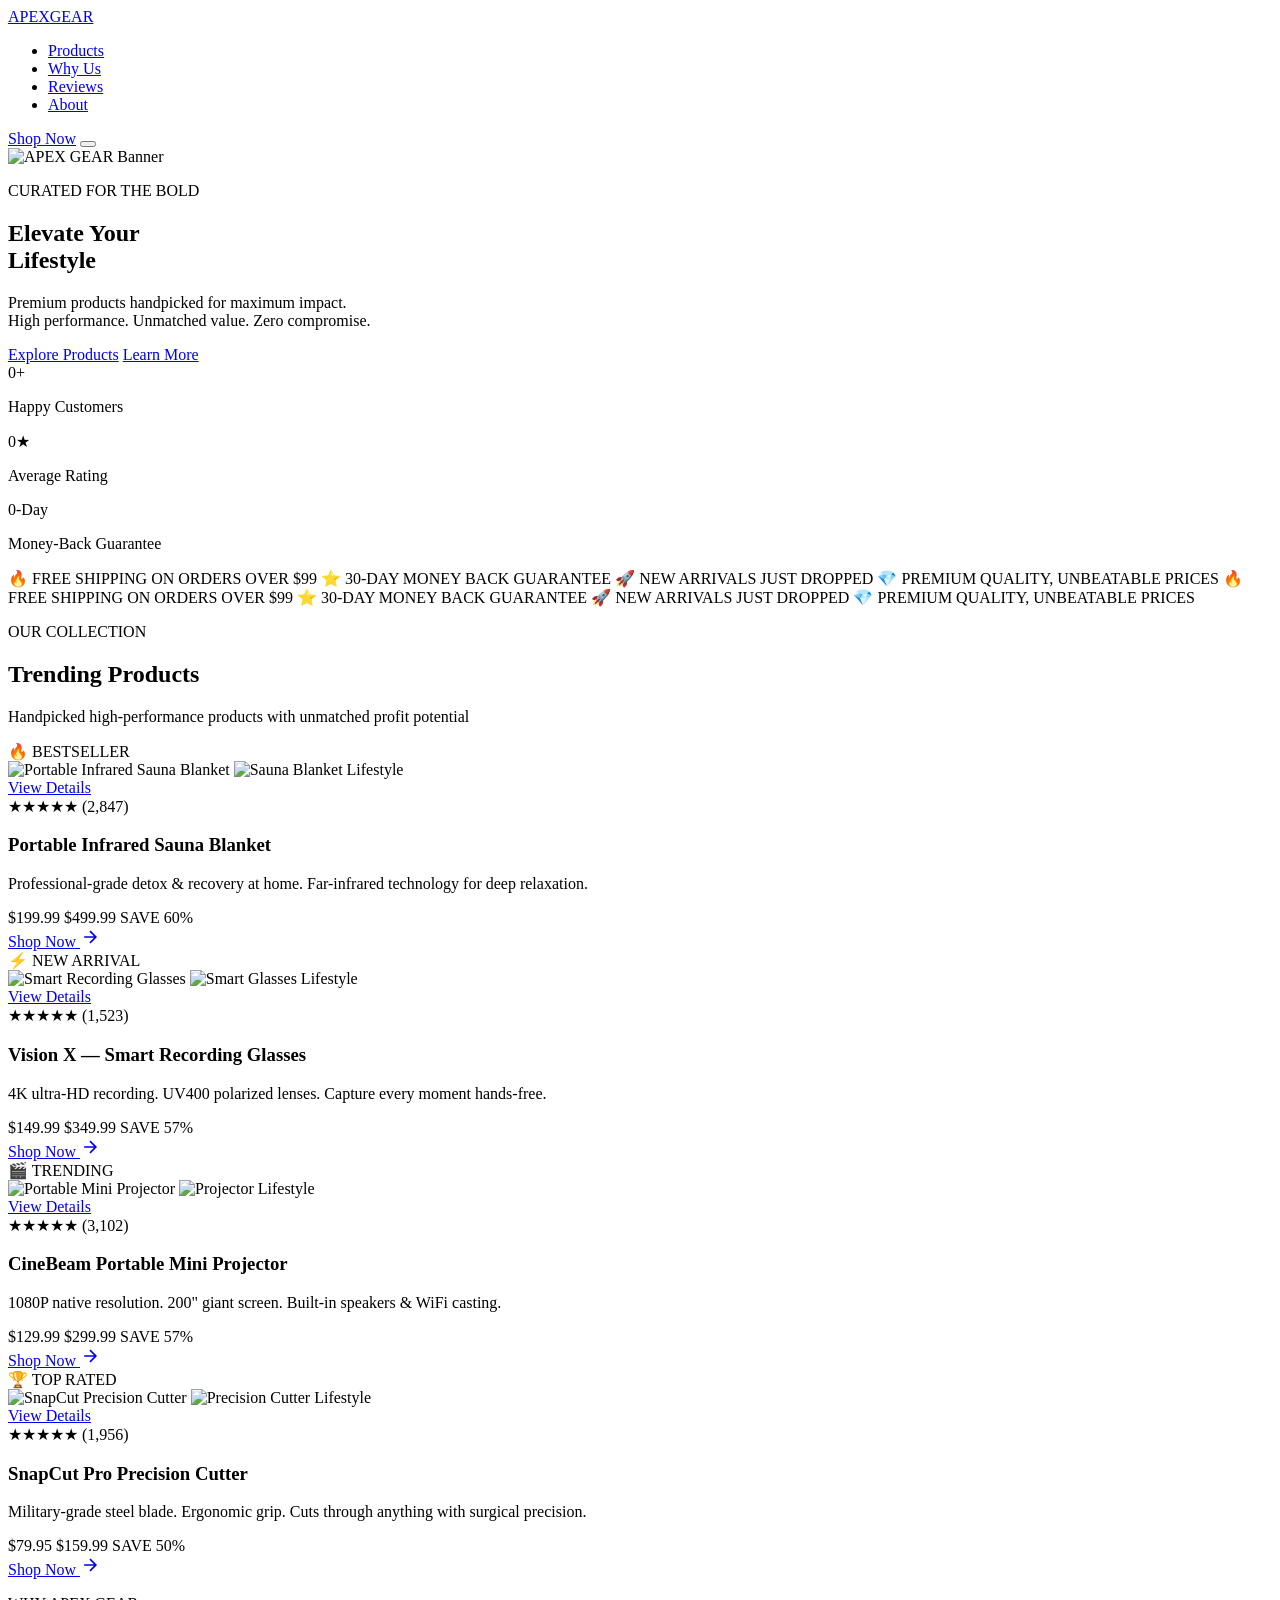
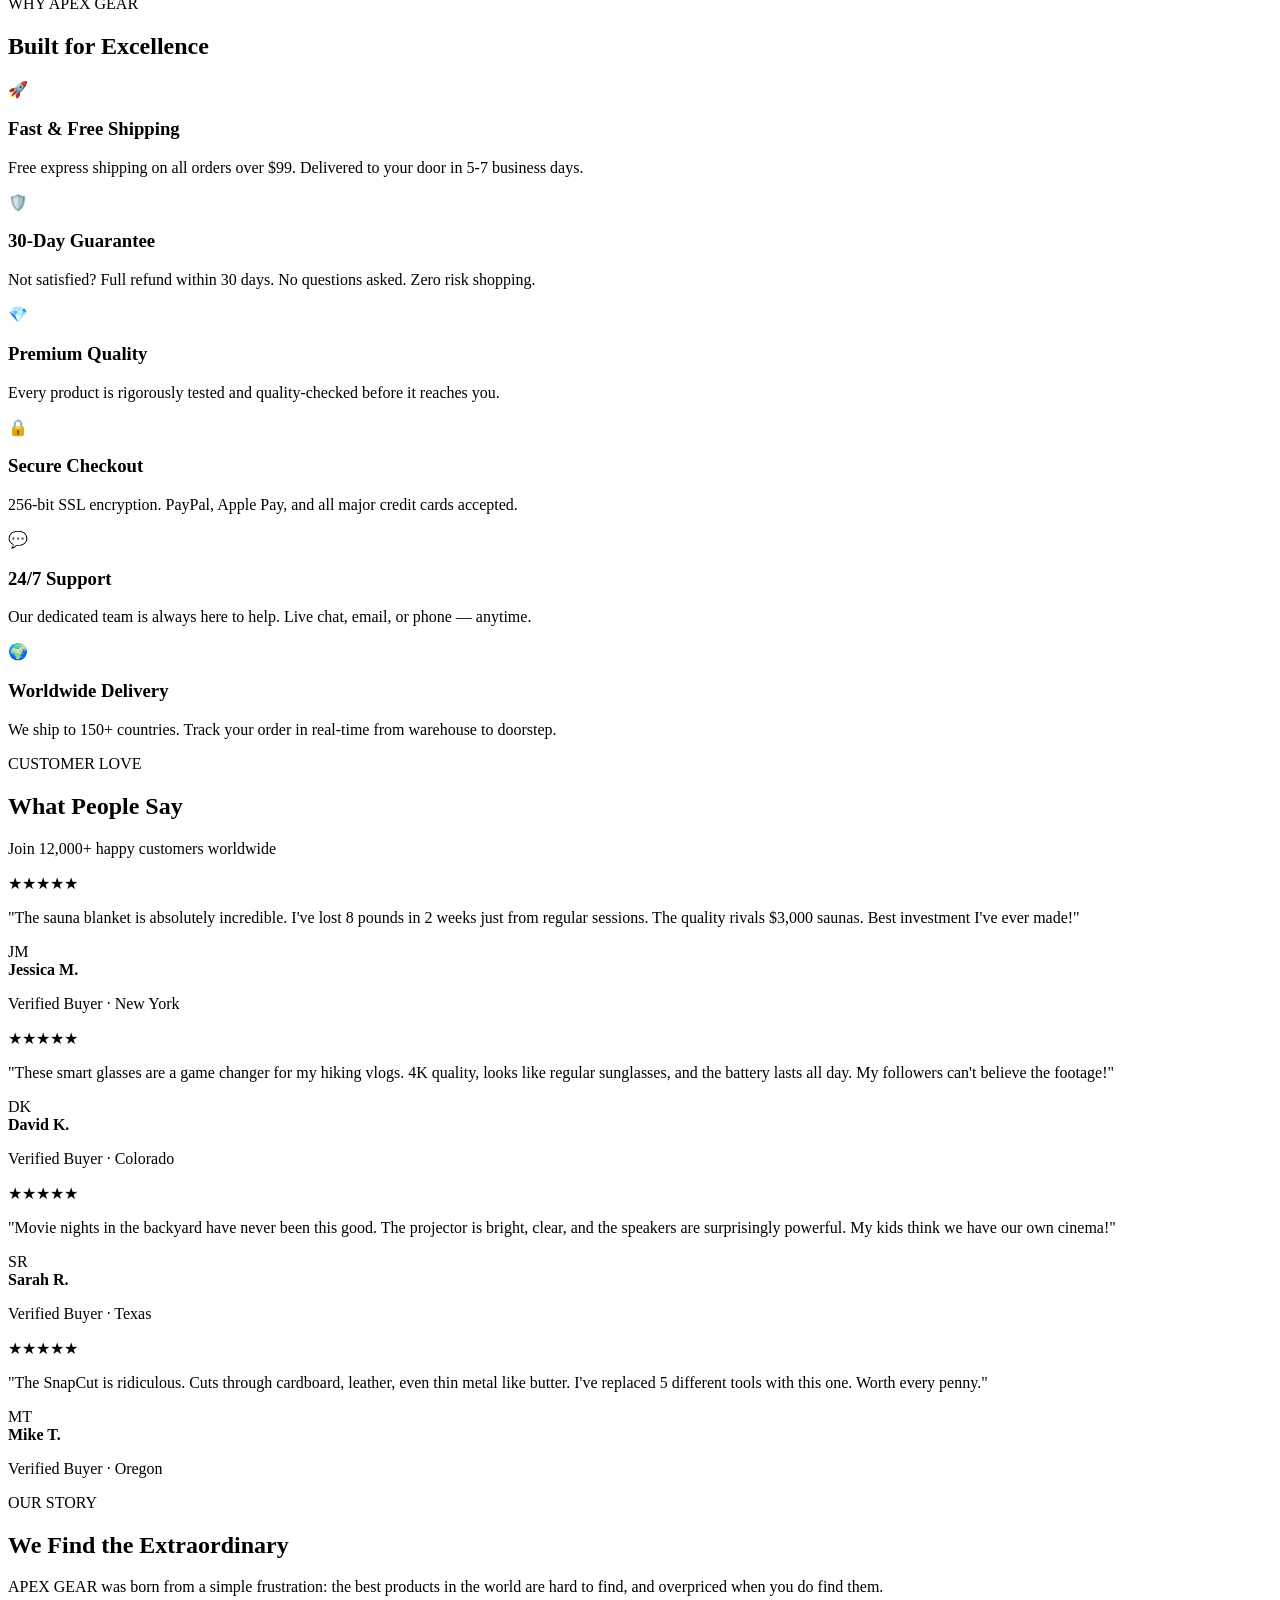
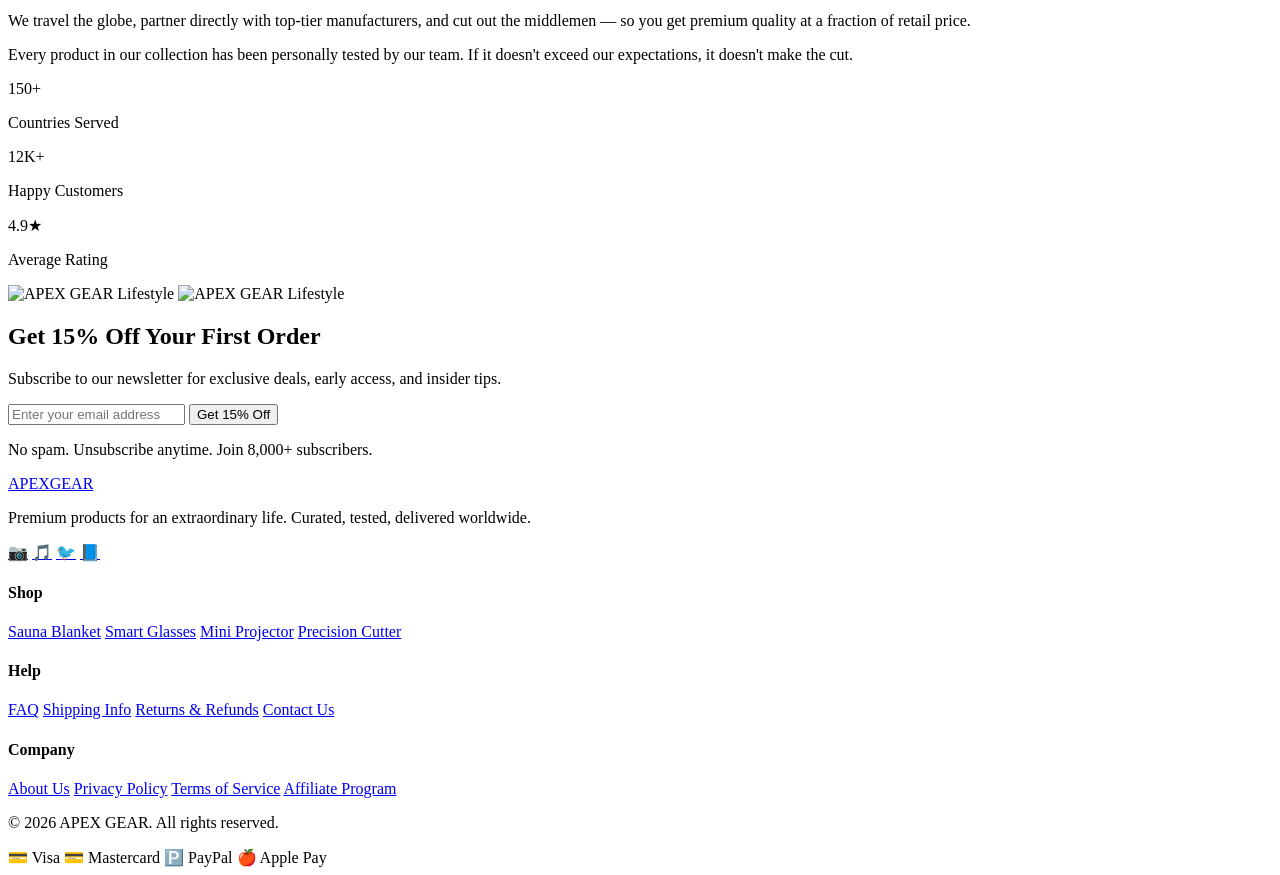
==== index.html @ faed7138 "Deploy APEX GEAR store - index.html" ====
<!DOCTYPE html>
<html lang="en">
<head>
    <meta charset="UTF-8">
    <meta name="viewport" content="width=device-width, initial-scale=1.0">
    <meta name="google" content="notranslate">
    <meta http-equiv="Content-Language" content="en">
    <title>APEX GEAR — Elevate Your Lifestyle</title>
    <link rel="preconnect" href="https://fonts.googleapis.com">
    <link href="https://fonts.googleapis.com/css2?family=Inter:wght@300;400;500;600;700;800;900&family=Playfair+Display:wght@400;500;600;700&display=swap" rel="stylesheet">
    <link rel="stylesheet" href="styles.css">
</head>
<body>

<!-- ==================== NAVBAR ==================== -->
<nav class="navbar" id="navbar">
    <div class="nav-container">
        <a href="index.html" class="logo">APEX<span>GEAR</span></a>
        <ul class="nav-links">
            <li><a href="#products">Products</a></li>
            <li><a href="#why-us">Why Us</a></li>
            <li><a href="#reviews">Reviews</a></li>
            <li><a href="#about">About</a></li>
        </ul>
        <div class="nav-actions">
            <a href="#products" class="nav-cta">Shop Now</a>
            <button class="mobile-toggle" id="mobileToggle" aria-label="Menu">
                <span></span><span></span><span></span>
            </button>
        </div>
    </div>
</nav>

<!-- ==================== HERO ==================== -->
<section class="hero" id="hero">
    <div class="hero-bg">
        <img src="https://sc02.alicdn.com/kf/A9a07a3b8907040049731e0e826d79348X.png" alt="APEX GEAR Banner">
        <div class="hero-overlay"></div>
    </div>
    <div class="hero-content">
        <p class="hero-tag animate-fade-up">CURATED FOR THE BOLD</p>
        <h1 class="hero-title animate-fade-up delay-1">Elevate Your<br><span class="gradient-text">Lifestyle</span></h1>
        <p class="hero-sub animate-fade-up delay-2">Premium products handpicked for maximum impact.<br>High performance. Unmatched value. Zero compromise.</p>
        <div class="hero-buttons animate-fade-up delay-3">
            <a href="#products" class="btn btn-primary btn-glow">Explore Products</a>
            <a href="#why-us" class="btn btn-outline">Learn More</a>
        </div>
        <div class="hero-stats animate-fade-up delay-4">
            <div class="stat"><span class="stat-num" data-target="12000">0</span><span class="stat-plus">+</span><p>Happy Customers</p></div>
            <div class="stat-divider"></div>
            <div class="stat"><span class="stat-num" data-target="4.9">0</span><span class="stat-star">★</span><p>Average Rating</p></div>
            <div class="stat-divider"></div>
            <div class="stat"><span class="stat-num" data-target="30">0</span><span class="stat-plus">-Day</span><p>Money-Back Guarantee</p></div>
        </div>
    </div>
    <div class="scroll-indicator">
        <div class="scroll-arrow"></div>
    </div>
</section>

<!-- ==================== MARQUEE ==================== -->
<div class="marquee">
    <div class="marquee-track">
        <span>🔥 FREE SHIPPING ON ORDERS OVER $99</span>
        <span>⭐ 30-DAY MONEY BACK GUARANTEE</span>
        <span>🚀 NEW ARRIVALS JUST DROPPED</span>
        <span>💎 PREMIUM QUALITY, UNBEATABLE PRICES</span>
        <span>🔥 FREE SHIPPING ON ORDERS OVER $99</span>
        <span>⭐ 30-DAY MONEY BACK GUARANTEE</span>
        <span>🚀 NEW ARRIVALS JUST DROPPED</span>
        <span>💎 PREMIUM QUALITY, UNBEATABLE PRICES</span>
    </div>
</div>

<!-- ==================== PRODUCTS ==================== -->
<section class="products" id="products">
    <div class="container">
        <div class="section-header">
            <p class="section-tag">OUR COLLECTION</p>
            <h2 class="section-title">Trending <span class="gradient-text">Products</span></h2>
            <p class="section-sub">Handpicked high-performance products with unmatched profit potential</p>
        </div>

        <div class="product-grid">

            <!-- Product 1: Sauna Blanket -->
            <div class="product-card" data-aos="fade-up">
                <div class="product-badge badge-hot">🔥 BESTSELLER</div>
                <div class="product-image-wrapper">
                    <img src="https://sc02.alicdn.com/kf/A346a28b642e842ebb2ce6dc36ea4cccaS.png" alt="Portable Infrared Sauna Blanket" class="product-img product-img-main">
                    <img src="https://sc02.alicdn.com/kf/A583848af663841079da28aeeb478f768H.png" alt="Sauna Blanket Lifestyle" class="product-img product-img-hover">
                    <div class="product-quick-actions">
                        <a href="product-sauna-blanket.html" class="quick-btn">View Details</a>
                    </div>
                </div>
                <div class="product-info">
                    <div class="product-rating">★★★★★ <span>(2,847)</span></div>
                    <h3 class="product-name">Portable Infrared Sauna Blanket</h3>
                    <p class="product-desc">Professional-grade detox & recovery at home. Far-infrared technology for deep relaxation.</p>
                    <div class="product-pricing">
                        <span class="price-current">$199.99</span>
                        <span class="price-original">$499.99</span>
                        <span class="price-save">SAVE 60%</span>
                    </div>
                    <a href="product-sauna-blanket.html" class="btn btn-add-cart">
                        <span>Shop Now</span>
                        <svg width="20" height="20" viewBox="0 0 24 24" fill="none" stroke="currentColor" stroke-width="2"><path d="M5 12h14M12 5l7 7-7 7"/></svg>
                    </a>
                </div>
            </div>

            <!-- Product 2: Smart Glasses -->
            <div class="product-card" data-aos="fade-up" data-aos-delay="100">
                <div class="product-badge badge-new">⚡ NEW ARRIVAL</div>
                <div class="product-image-wrapper">
                    <img src="https://sc02.alicdn.com/kf/Ac6aec6fd36ea410fabf33a761a47ac67T.png" alt="Smart Recording Glasses" class="product-img product-img-main">
                    <img src="https://sc02.alicdn.com/kf/Adee5994f40524702b8d9f2643704b3e6Q.png" alt="Smart Glasses Lifestyle" class="product-img product-img-hover">
                    <div class="product-quick-actions">
                        <a href="product-smart-glasses.html" class="quick-btn">View Details</a>
                    </div>
                </div>
                <div class="product-info">
                    <div class="product-rating">★★★★★ <span>(1,523)</span></div>
                    <h3 class="product-name">Vision X — Smart Recording Glasses</h3>
                    <p class="product-desc">4K ultra-HD recording. UV400 polarized lenses. Capture every moment hands-free.</p>
                    <div class="product-pricing">
                        <span class="price-current">$149.99</span>
                        <span class="price-original">$349.99</span>
                        <span class="price-save">SAVE 57%</span>
                    </div>
                    <a href="product-smart-glasses.html" class="btn btn-add-cart">
                        <span>Shop Now</span>
                        <svg width="20" height="20" viewBox="0 0 24 24" fill="none" stroke="currentColor" stroke-width="2"><path d="M5 12h14M12 5l7 7-7 7"/></svg>
                    </a>
                </div>
            </div>

            <!-- Product 3: Mini Projector -->
            <div class="product-card" data-aos="fade-up" data-aos-delay="200">
                <div class="product-badge badge-trending">🎬 TRENDING</div>
                <div class="product-image-wrapper">
                    <img src="https://sc02.alicdn.com/kf/A1f3ac4dff9bf43198fb6e588610bf547G.png" alt="Portable Mini Projector" class="product-img product-img-main">
                    <img src="https://sc02.alicdn.com/kf/A430ba874a1f64472bed6c390421a74f1d.png" alt="Projector Lifestyle" class="product-img product-img-hover">
                    <div class="product-quick-actions">
                        <a href="product-projector.html" class="quick-btn">View Details</a>
                    </div>
                </div>
                <div class="product-info">
                    <div class="product-rating">★★★★★ <span>(3,102)</span></div>
                    <h3 class="product-name">CineBeam Portable Mini Projector</h3>
                    <p class="product-desc">1080P native resolution. 200" giant screen. Built-in speakers & WiFi casting.</p>
                    <div class="product-pricing">
                        <span class="price-current">$129.99</span>
                        <span class="price-original">$299.99</span>
                        <span class="price-save">SAVE 57%</span>
                    </div>
                    <a href="product-projector.html" class="btn btn-add-cart">
                        <span>Shop Now</span>
                        <svg width="20" height="20" viewBox="0 0 24 24" fill="none" stroke="currentColor" stroke-width="2"><path d="M5 12h14M12 5l7 7-7 7"/></svg>
                    </a>
                </div>
            </div>

            <!-- Product 4: Precision Cutter -->
            <div class="product-card" data-aos="fade-up" data-aos-delay="300">
                <div class="product-badge badge-limited">🏆 TOP RATED</div>
                <div class="product-image-wrapper">
                    <img src="https://sc02.alicdn.com/kf/Af15490ca72ab482daaf126c504c5fa73o.png" alt="SnapCut Precision Cutter" class="product-img product-img-main">
                    <img src="https://sc02.alicdn.com/kf/A4b3b10e04303456fb4b23b297a6bd260D.png" alt="Precision Cutter Lifestyle" class="product-img product-img-hover">
                    <div class="product-quick-actions">
                        <a href="product-cutter.html" class="quick-btn">View Details</a>
                    </div>
                </div>
                <div class="product-info">
                    <div class="product-rating">★★★★★ <span>(1,956)</span></div>
                    <h3 class="product-name">SnapCut Pro Precision Cutter</h3>
                    <p class="product-desc">Military-grade steel blade. Ergonomic grip. Cuts through anything with surgical precision.</p>
                    <div class="product-pricing">
                        <span class="price-current">$79.95</span>
                        <span class="price-original">$159.99</span>
                        <span class="price-save">SAVE 50%</span>
                    </div>
                    <a href="product-cutter.html" class="btn btn-add-cart">
                        <span>Shop Now</span>
                        <svg width="20" height="20" viewBox="0 0 24 24" fill="none" stroke="currentColor" stroke-width="2"><path d="M5 12h14M12 5l7 7-7 7"/></svg>
                    </a>
                </div>
            </div>

        </div>
    </div>
</section>

<!-- ==================== WHY US ==================== -->
<section class="why-us" id="why-us">
    <div class="container">
        <div class="section-header">
            <p class="section-tag">WHY APEX GEAR</p>
            <h2 class="section-title">Built for <span class="gradient-text">Excellence</span></h2>
        </div>
        <div class="features-grid">
            <div class="feature-card">
                <div class="feature-icon">🚀</div>
                <h3>Fast & Free Shipping</h3>
                <p>Free express shipping on all orders over $99. Delivered to your door in 5-7 business days.</p>
            </div>
            <div class="feature-card">
                <div class="feature-icon">🛡️</div>
                <h3>30-Day Guarantee</h3>
                <p>Not satisfied? Full refund within 30 days. No questions asked. Zero risk shopping.</p>
            </div>
            <div class="feature-card">
                <div class="feature-icon">💎</div>
                <h3>Premium Quality</h3>
                <p>Every product is rigorously tested and quality-checked before it reaches you.</p>
            </div>
            <div class="feature-card">
                <div class="feature-icon">🔒</div>
                <h3>Secure Checkout</h3>
                <p>256-bit SSL encryption. PayPal, Apple Pay, and all major credit cards accepted.</p>
            </div>
            <div class="feature-card">
                <div class="feature-icon">💬</div>
                <h3>24/7 Support</h3>
                <p>Our dedicated team is always here to help. Live chat, email, or phone — anytime.</p>
            </div>
            <div class="feature-card">
                <div class="feature-icon">🌍</div>
                <h3>Worldwide Delivery</h3>
                <p>We ship to 150+ countries. Track your order in real-time from warehouse to doorstep.</p>
            </div>
        </div>
    </div>
</section>

<!-- ==================== REVIEWS ==================== -->
<section class="reviews" id="reviews">
    <div class="container">
        <div class="section-header">
            <p class="section-tag">CUSTOMER LOVE</p>
            <h2 class="section-title">What People <span class="gradient-text">Say</span></h2>
            <p class="section-sub">Join 12,000+ happy customers worldwide</p>
        </div>
        <div class="reviews-grid">
            <div class="review-card">
                <div class="review-stars">★★★★★</div>
                <p class="review-text">"The sauna blanket is absolutely incredible. I've lost 8 pounds in 2 weeks just from regular sessions. The quality rivals $3,000 saunas. Best investment I've ever made!"</p>
                <div class="review-author">
                    <div class="author-avatar">JM</div>
                    <div><strong>Jessica M.</strong><p>Verified Buyer · New York</p></div>
                </div>
            </div>
            <div class="review-card">
                <div class="review-stars">★★★★★</div>
                <p class="review-text">"These smart glasses are a game changer for my hiking vlogs. 4K quality, looks like regular sunglasses, and the battery lasts all day. My followers can't believe the footage!"</p>
                <div class="review-author">
                    <div class="author-avatar">DK</div>
                    <div><strong>David K.</strong><p>Verified Buyer · Colorado</p></div>
                </div>
            </div>
            <div class="review-card">
                <div class="review-stars">★★★★★</div>
                <p class="review-text">"Movie nights in the backyard have never been this good. The projector is bright, clear, and the speakers are surprisingly powerful. My kids think we have our own cinema!"</p>
                <div class="review-author">
                    <div class="author-avatar">SR</div>
                    <div><strong>Sarah R.</strong><p>Verified Buyer · Texas</p></div>
                </div>
            </div>
            <div class="review-card">
                <div class="review-stars">★★★★★</div>
                <p class="review-text">"The SnapCut is ridiculous. Cuts through cardboard, leather, even thin metal like butter. I've replaced 5 different tools with this one. Worth every penny."</p>
                <div class="review-author">
                    <div class="author-avatar">MT</div>
                    <div><strong>Mike T.</strong><p>Verified Buyer · Oregon</p></div>
                </div>
            </div>
        </div>
    </div>
</section>

<!-- ==================== ABOUT / BRAND STORY ==================== -->
<section class="about" id="about">
    <div class="container">
        <div class="about-grid">
            <div class="about-content">
                <p class="section-tag">OUR STORY</p>
                <h2 class="section-title">We Find the <span class="gradient-text">Extraordinary</span></h2>
                <p class="about-text">APEX GEAR was born from a simple frustration: the best products in the world are hard to find, and overpriced when you do find them.</p>
                <p class="about-text">We travel the globe, partner directly with top-tier manufacturers, and cut out the middlemen — so you get premium quality at a fraction of retail price.</p>
                <p class="about-text">Every product in our collection has been personally tested by our team. If it doesn't exceed our expectations, it doesn't make the cut.</p>
                <div class="about-highlights">
                    <div class="highlight"><span>150+</span><p>Countries Served</p></div>
                    <div class="highlight"><span>12K+</span><p>Happy Customers</p></div>
                    <div class="highlight"><span>4.9★</span><p>Average Rating</p></div>
                </div>
            </div>
            <div class="about-visual">
                <div class="about-image-stack">
                    <img src="https://sc02.alicdn.com/kf/A583848af663841079da28aeeb478f768H.png" alt="APEX GEAR Lifestyle" class="about-img about-img-1">
                    <img src="https://sc02.alicdn.com/kf/A430ba874a1f64472bed6c390421a74f1d.png" alt="APEX GEAR Lifestyle" class="about-img about-img-2">
                </div>
            </div>
        </div>
    </div>
</section>

<!-- ==================== NEWSLETTER ==================== -->
<section class="newsletter">
    <div class="container">
        <div class="newsletter-box">
            <h2>Get <span class="gradient-text">15% Off</span> Your First Order</h2>
            <p>Subscribe to our newsletter for exclusive deals, early access, and insider tips.</p>
            <form class="newsletter-form">
                <input type="email" placeholder="Enter your email address" required>
                <button type="submit" class="btn btn-primary">Get 15% Off</button>
            </form>
            <p class="newsletter-note">No spam. Unsubscribe anytime. Join 8,000+ subscribers.</p>
        </div>
    </div>
</section>

<!-- ==================== FOOTER ==================== -->
<footer class="footer">
    <div class="container">
        <div class="footer-grid">
            <div class="footer-brand">
                <a href="index.html" class="logo">APEX<span>GEAR</span></a>
                <p>Premium products for an extraordinary life. Curated, tested, delivered worldwide.</p>
                <div class="social-links">
                    <a href="#" aria-label="Instagram">📷</a>
                    <a href="#" aria-label="TikTok">🎵</a>
                    <a href="#" aria-label="Twitter">🐦</a>
                    <a href="#" aria-label="Facebook">📘</a>
                </div>
            </div>
            <div class="footer-links">
                <h4>Shop</h4>
                <a href="product-sauna-blanket.html">Sauna Blanket</a>
                <a href="product-smart-glasses.html">Smart Glasses</a>
                <a href="product-projector.html">Mini Projector</a>
                <a href="product-cutter.html">Precision Cutter</a>
            </div>
            <div class="footer-links">
                <h4>Help</h4>
                <a href="#">FAQ</a>
                <a href="#">Shipping Info</a>
                <a href="#">Returns & Refunds</a>
                <a href="#">Contact Us</a>
            </div>
            <div class="footer-links">
                <h4>Company</h4>
                <a href="#about">About Us</a>
                <a href="#">Privacy Policy</a>
                <a href="#">Terms of Service</a>
                <a href="#">Affiliate Program</a>
            </div>
        </div>
        <div class="footer-bottom">
            <p>© 2026 APEX GEAR. All rights reserved.</p>
            <div class="payment-icons">
                <span>💳 Visa</span>
                <span>💳 Mastercard</span>
                <span>🅿️ PayPal</span>
                <span>🍎 Apple Pay</span>
            </div>
        </div>
    </div>
</footer>

<script src="script.js"></script>
</body>
</html>
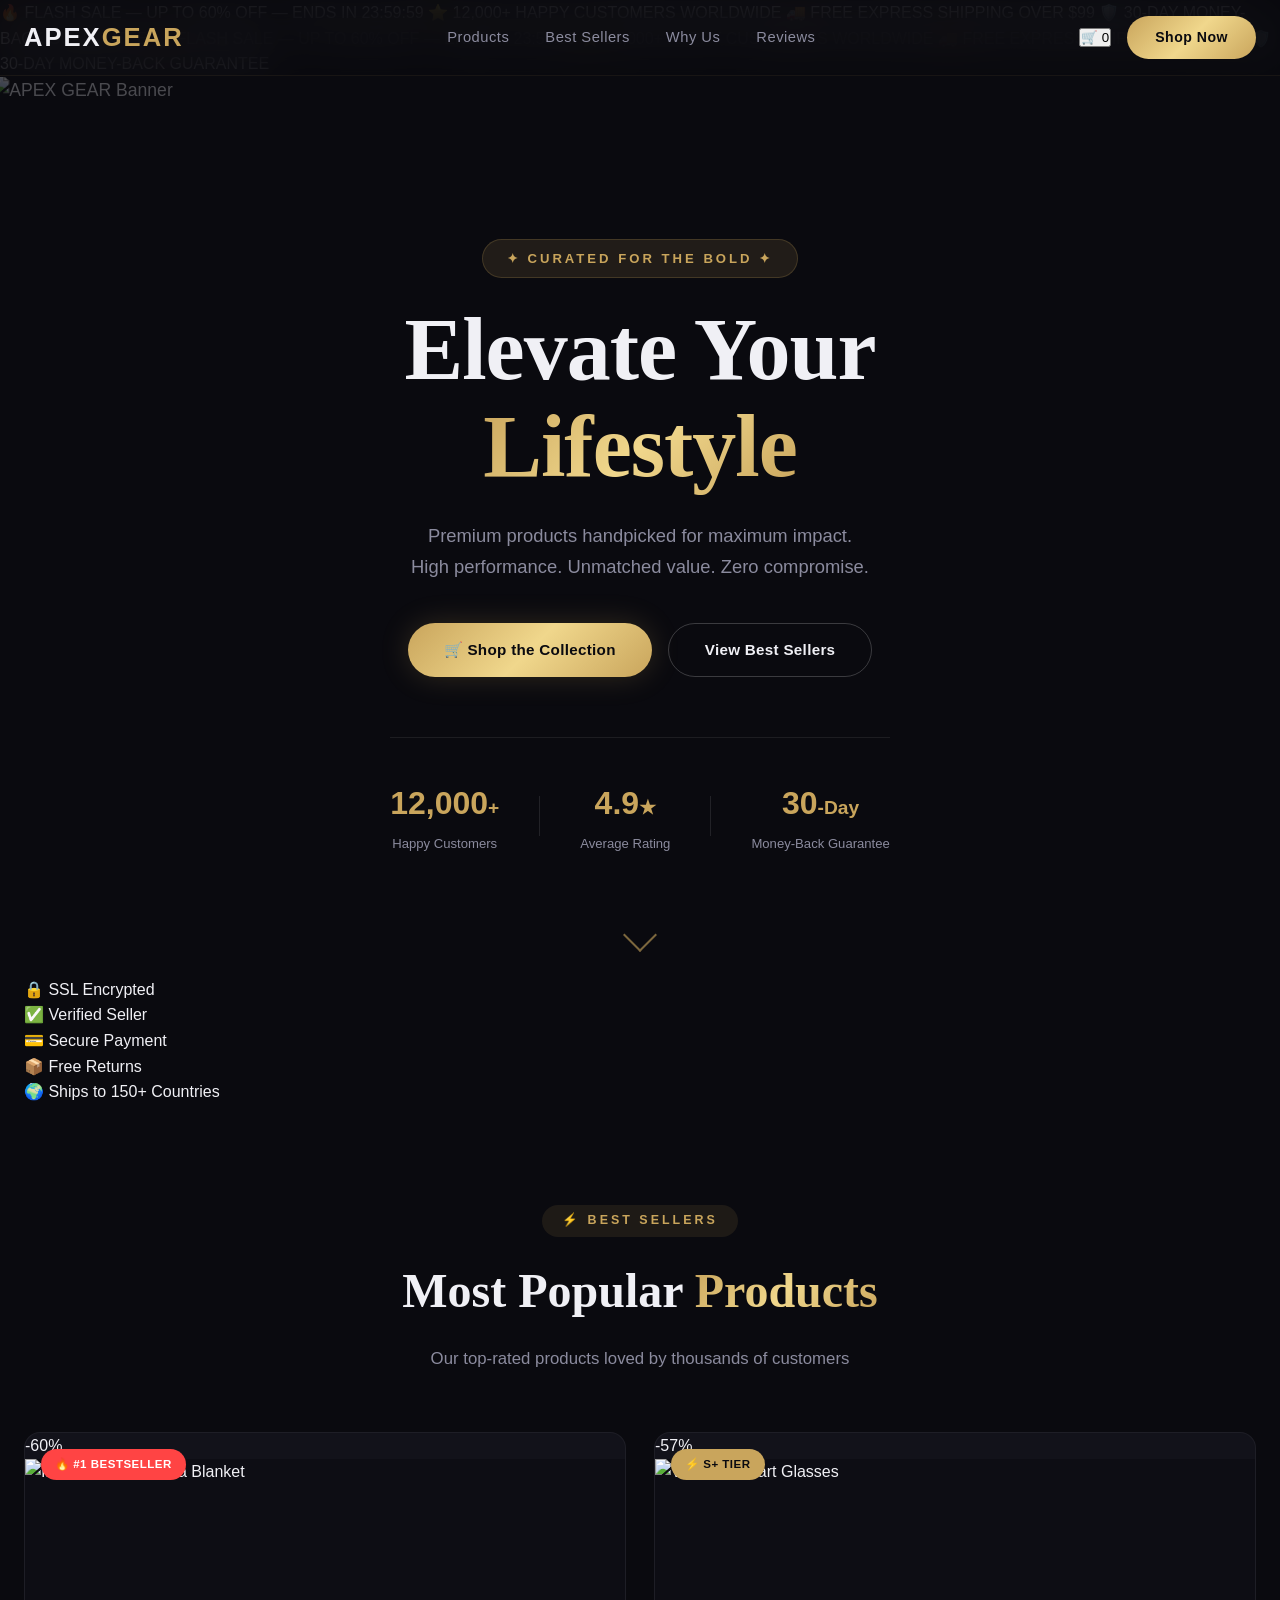
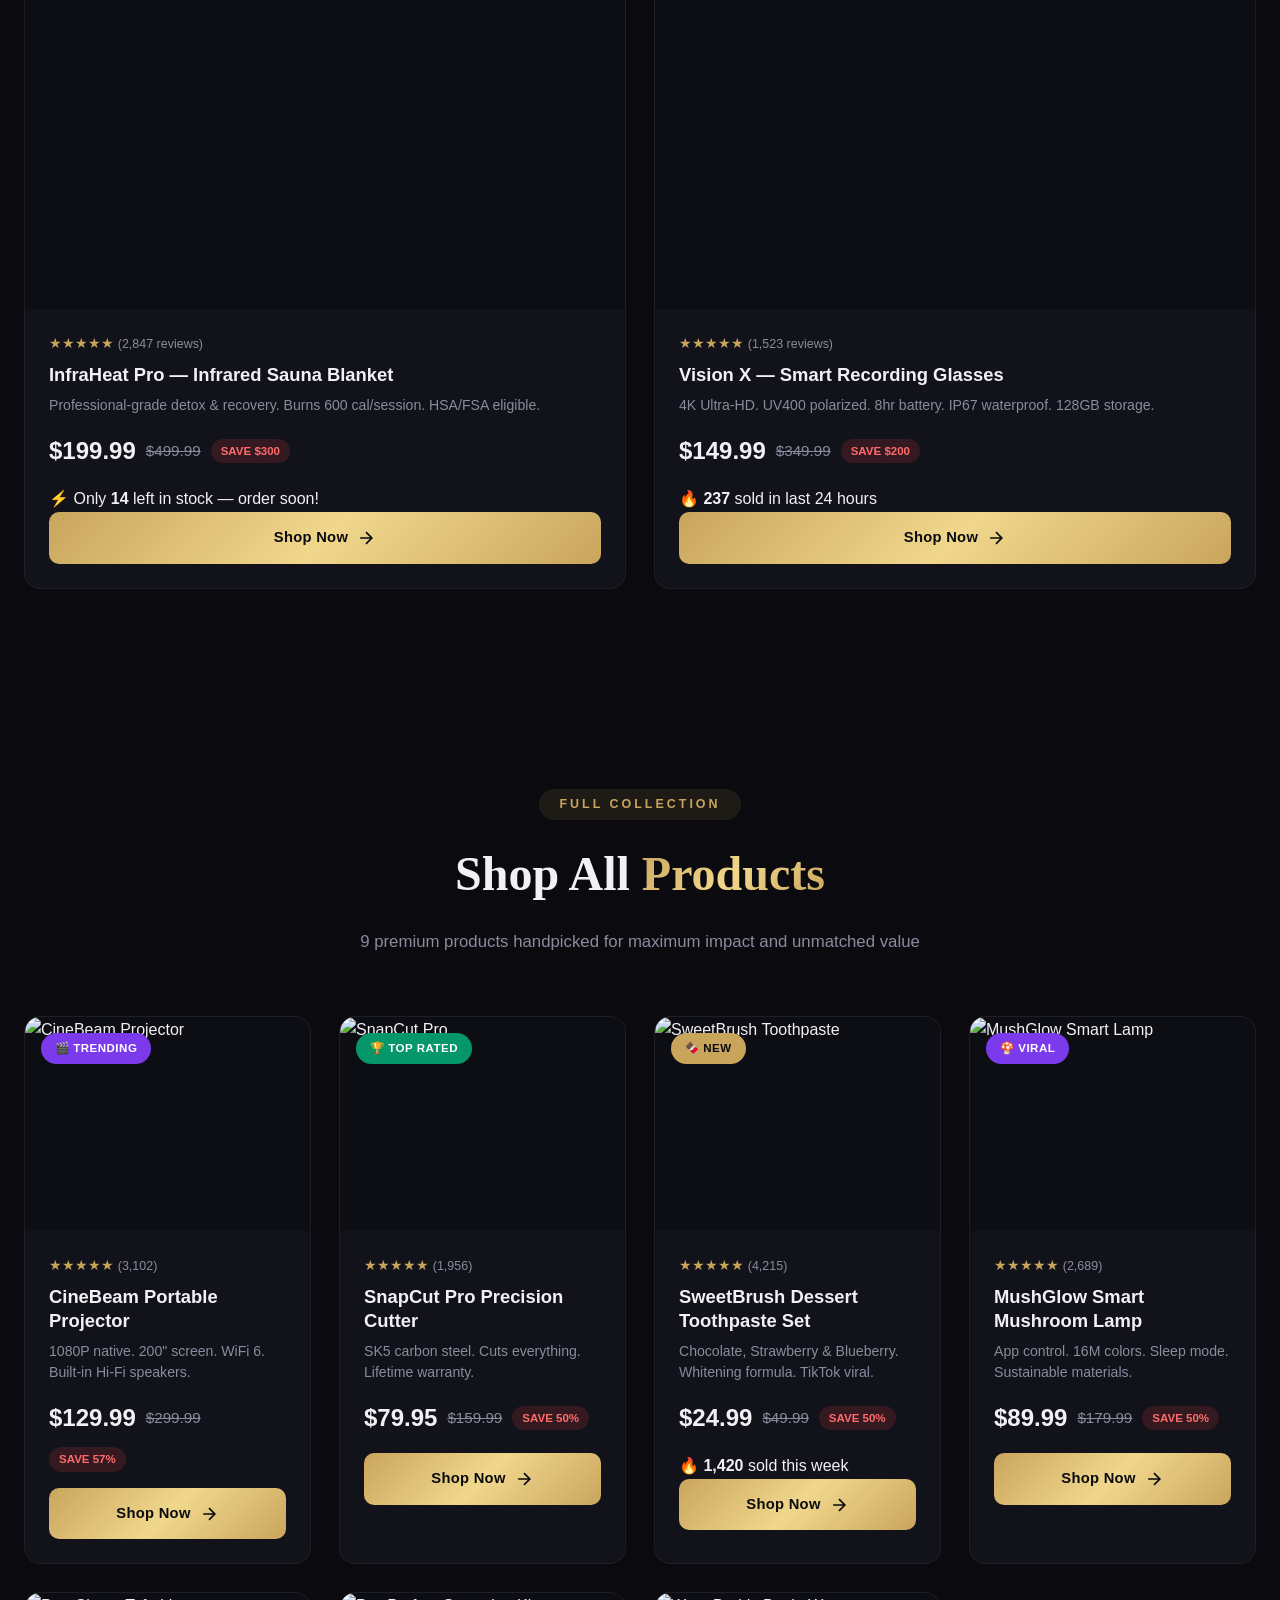
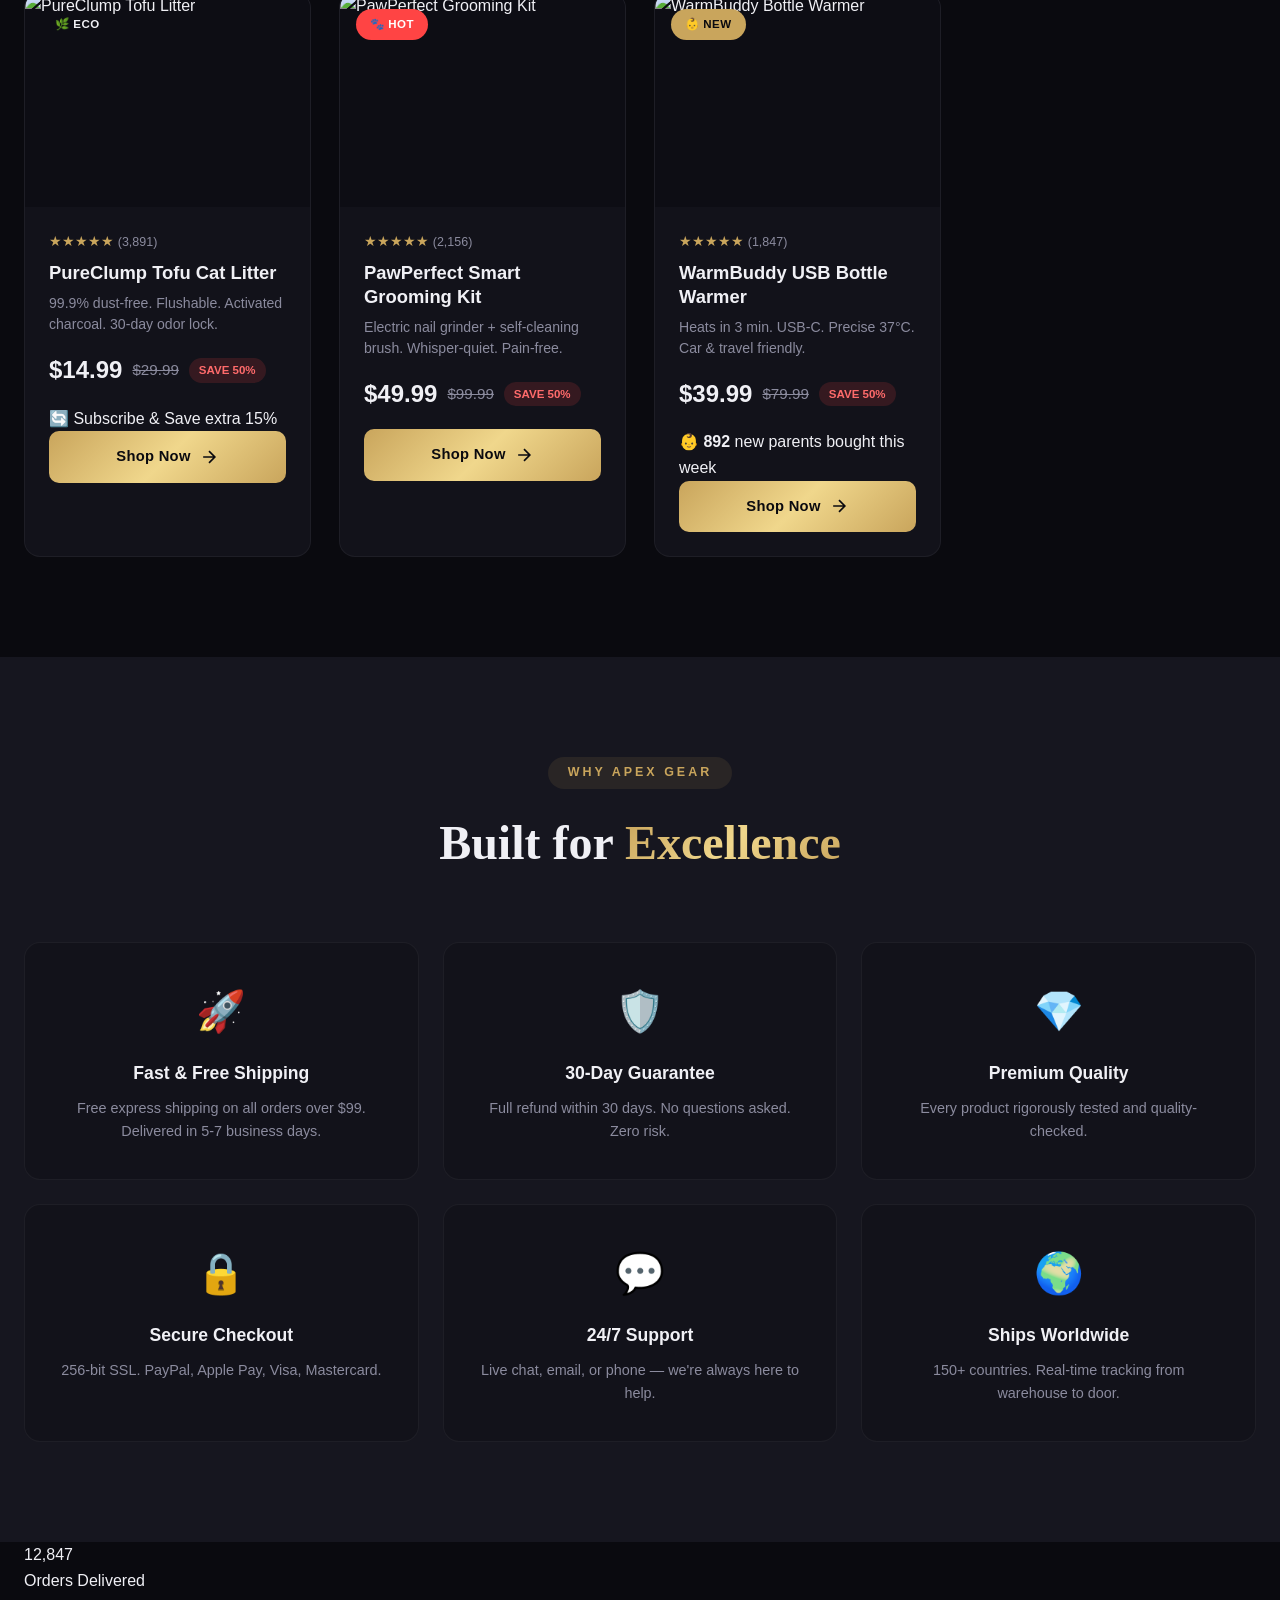
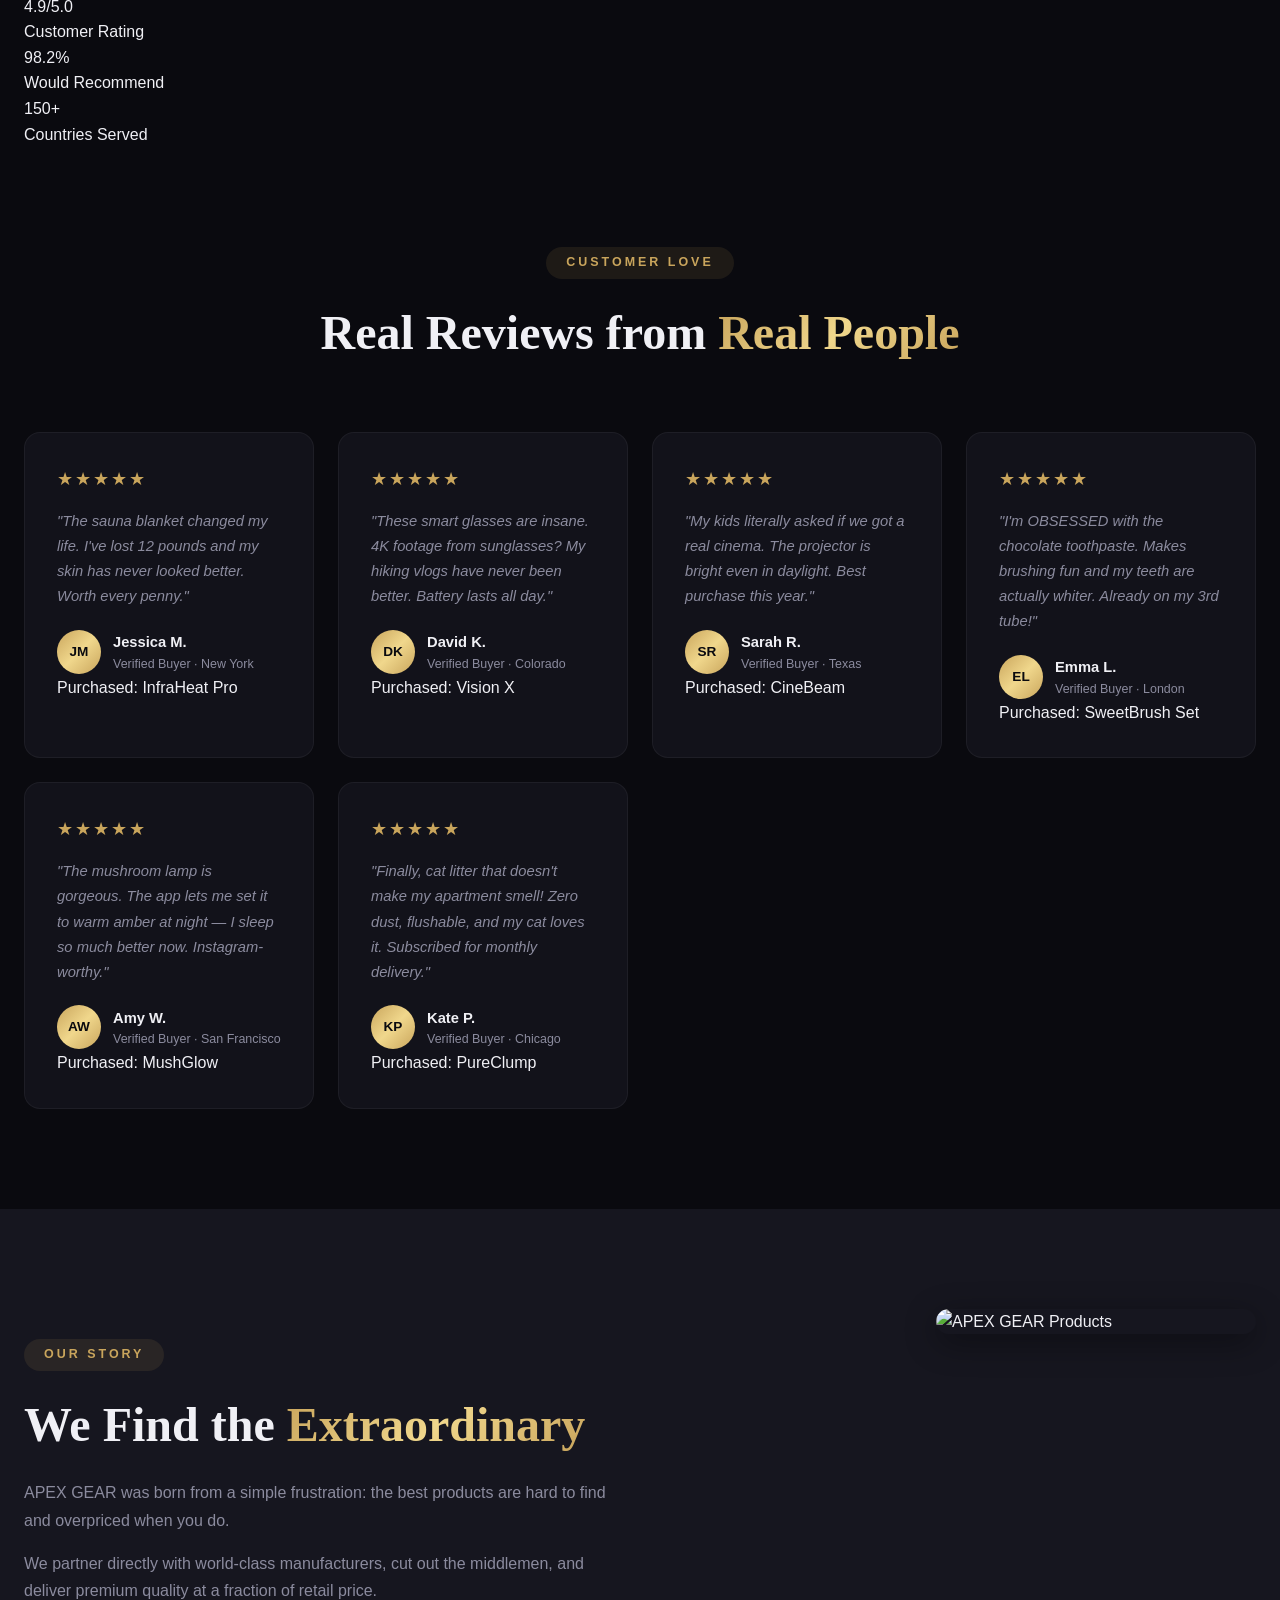
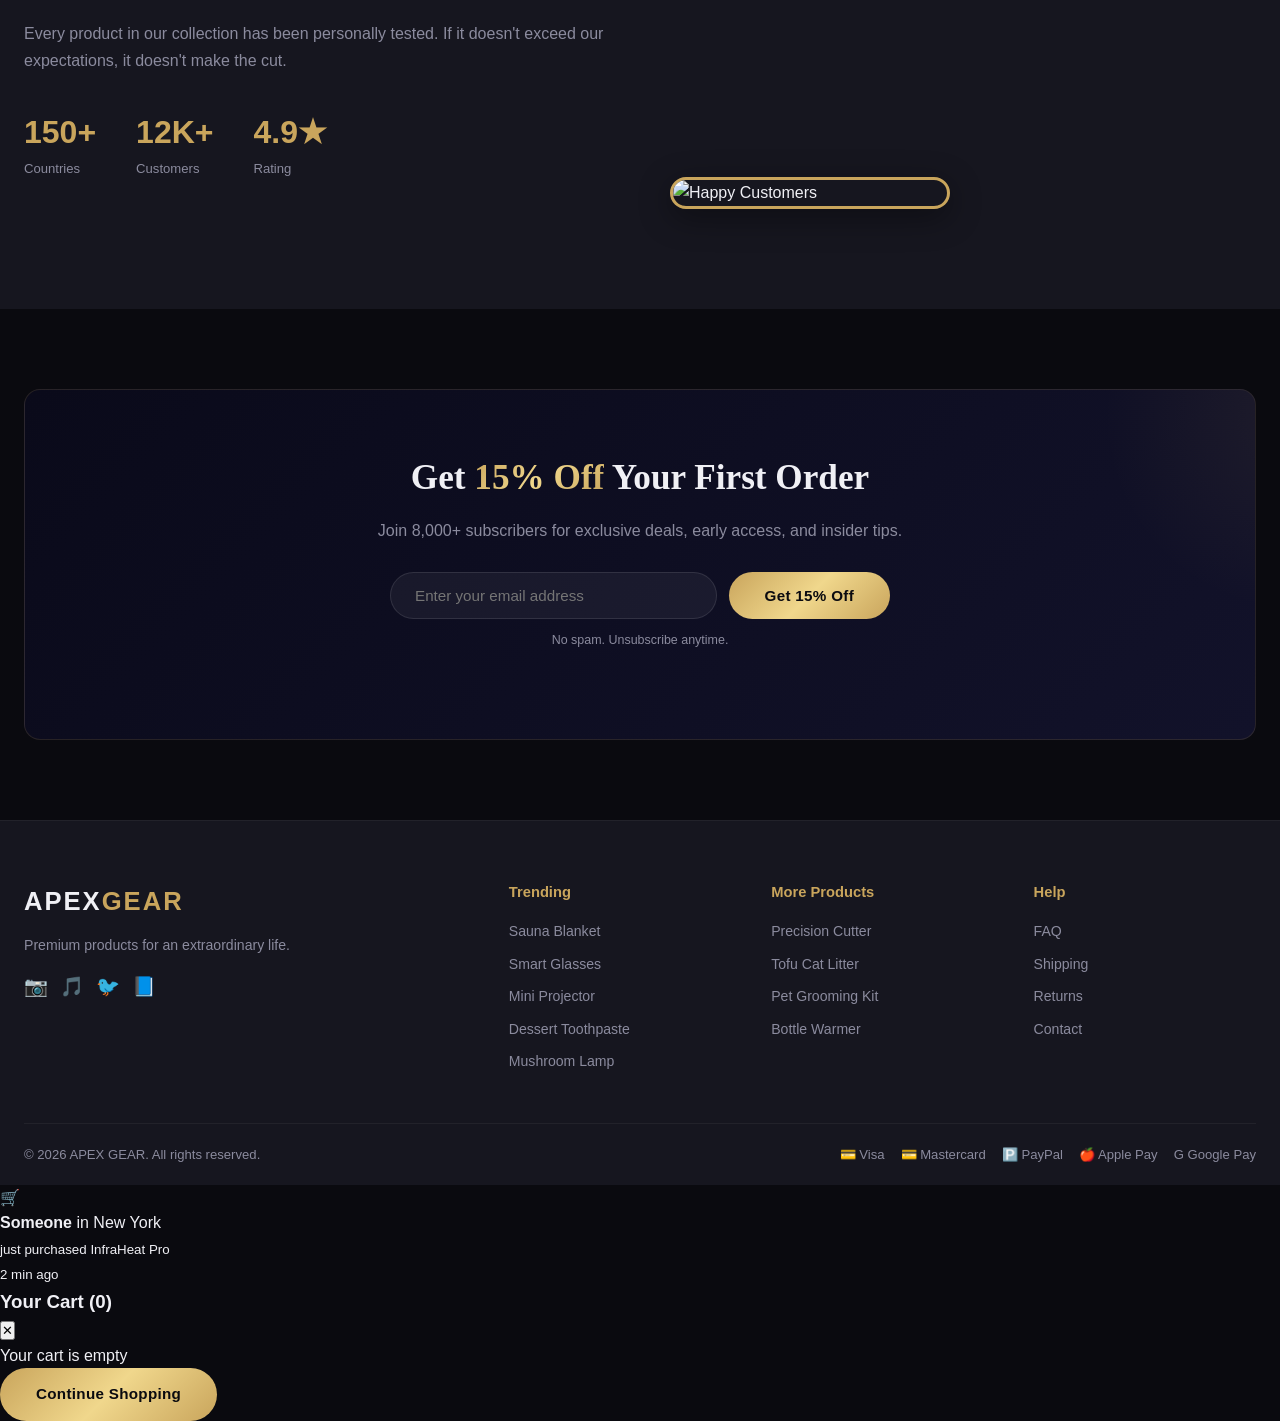
==== commit d5b8a713: "Update index.html" ====
--- a/index.html
+++ b/index.html
@@ -1,28 +1,46 @@
 <!DOCTYPE html>
-<html lang="en">
+<html lang="en" translate="no">
 <head>
     <meta charset="UTF-8">
     <meta name="viewport" content="width=device-width, initial-scale=1.0">
     <meta name="google" content="notranslate">
     <meta http-equiv="Content-Language" content="en">
     <title>APEX GEAR — Elevate Your Lifestyle</title>
+    <meta name="description" content="Premium curated products at unbeatable prices. Infrared sauna blankets, smart glasses, projectors and more. Free shipping on orders over $99.">
     <link rel="preconnect" href="https://fonts.googleapis.com">
     <link href="https://fonts.googleapis.com/css2?family=Inter:wght@300;400;500;600;700;800;900&family=Playfair+Display:wght@400;500;600;700&display=swap" rel="stylesheet">
     <link rel="stylesheet" href="styles.css">
 </head>
 <body>
 
-<!-- ==================== NAVBAR ==================== -->
+<!-- ANNOUNCEMENT BAR -->
+<div class="announcement-bar">
+    <div class="announcement-track">
+        <span>🔥 FLASH SALE — UP TO 60% OFF — ENDS IN <span id="countdown-timer" class="countdown-inline">23:59:59</span></span>
+        <span>⭐ 12,000+ HAPPY CUSTOMERS WORLDWIDE</span>
+        <span>🚚 FREE EXPRESS SHIPPING OVER $99</span>
+        <span>🛡️ 30-DAY MONEY-BACK GUARANTEE</span>
+        <span>🔥 FLASH SALE — UP TO 60% OFF — ENDS IN <span class="countdown-inline">23:59:59</span></span>
+        <span>⭐ 12,000+ HAPPY CUSTOMERS WORLDWIDE</span>
+        <span>🚚 FREE EXPRESS SHIPPING OVER $99</span>
+        <span>🛡️ 30-DAY MONEY-BACK GUARANTEE</span>
+    </div>
+</div>
+
+<!-- NAVBAR -->
 <nav class="navbar" id="navbar">
     <div class="nav-container">
         <a href="index.html" class="logo">APEX<span>GEAR</span></a>
         <ul class="nav-links">
             <li><a href="#products">Products</a></li>
+            <li><a href="#bestsellers">Best Sellers</a></li>
             <li><a href="#why-us">Why Us</a></li>
             <li><a href="#reviews">Reviews</a></li>
-            <li><a href="#about">About</a></li>
         </ul>
         <div class="nav-actions">
+            <button class="cart-btn" id="cartBtn" aria-label="Cart">
+                🛒 <span class="cart-count" id="cartCount">0</span>
+            </button>
             <a href="#products" class="nav-cta">Shop Now</a>
             <button class="mobile-toggle" id="mobileToggle" aria-label="Menu">
                 <span></span><span></span><span></span>
@@ -31,19 +49,19 @@
     </div>
 </nav>
 
-<!-- ==================== HERO ==================== -->
+<!-- HERO -->
 <section class="hero" id="hero">
     <div class="hero-bg">
-        <img src="https://sc02.alicdn.com/kf/A9a07a3b8907040049731e0e826d79348X.png" alt="APEX GEAR Banner">
+        <img src="https://sc02.alicdn.com/kf/A9a07a3b8907040049731e0e826d79348X.png" alt="APEX GEAR Banner" loading="eager">
         <div class="hero-overlay"></div>
     </div>
     <div class="hero-content">
-        <p class="hero-tag animate-fade-up">CURATED FOR THE BOLD</p>
+        <p class="hero-tag animate-fade-up">✦ CURATED FOR THE BOLD ✦</p>
         <h1 class="hero-title animate-fade-up delay-1">Elevate Your<br><span class="gradient-text">Lifestyle</span></h1>
         <p class="hero-sub animate-fade-up delay-2">Premium products handpicked for maximum impact.<br>High performance. Unmatched value. Zero compromise.</p>
         <div class="hero-buttons animate-fade-up delay-3">
-            <a href="#products" class="btn btn-primary btn-glow">Explore Products</a>
-            <a href="#why-us" class="btn btn-outline">Learn More</a>
+            <a href="#products" class="btn btn-primary btn-glow">🛒 Shop the Collection</a>
+            <a href="#bestsellers" class="btn btn-outline">View Best Sellers</a>
         </div>
         <div class="hero-stats animate-fade-up delay-4">
             <div class="stat"><span class="stat-num" data-target="12000">0</span><span class="stat-plus">+</span><p>Happy Customers</p></div>
@@ -53,145 +71,250 @@
             <div class="stat"><span class="stat-num" data-target="30">0</span><span class="stat-plus">-Day</span><p>Money-Back Guarantee</p></div>
         </div>
     </div>
-    <div class="scroll-indicator">
-        <div class="scroll-arrow"></div>
-    </div>
-</section>
-
-<!-- ==================== MARQUEE ==================== -->
-<div class="marquee">
-    <div class="marquee-track">
-        <span>🔥 FREE SHIPPING ON ORDERS OVER $99</span>
-        <span>⭐ 30-DAY MONEY BACK GUARANTEE</span>
-        <span>🚀 NEW ARRIVALS JUST DROPPED</span>
-        <span>💎 PREMIUM QUALITY, UNBEATABLE PRICES</span>
-        <span>🔥 FREE SHIPPING ON ORDERS OVER $99</span>
-        <span>⭐ 30-DAY MONEY BACK GUARANTEE</span>
-        <span>🚀 NEW ARRIVALS JUST DROPPED</span>
-        <span>💎 PREMIUM QUALITY, UNBEATABLE PRICES</span>
+    <div class="scroll-indicator"><div class="scroll-arrow"></div></div>
+</section>
+
+<!-- TRUST BADGES -->
+<div class="trust-bar">
+    <div class="container">
+        <div class="trust-badges">
+            <div class="trust-badge"><span class="trust-icon">🔒</span> SSL Encrypted</div>
+            <div class="trust-badge"><span class="trust-icon">✅</span> Verified Seller</div>
+            <div class="trust-badge"><span class="trust-icon">💳</span> Secure Payment</div>
+            <div class="trust-badge"><span class="trust-icon">📦</span> Free Returns</div>
+            <div class="trust-badge"><span class="trust-icon">🌍</span> Ships to 150+ Countries</div>
+        </div>
     </div>
 </div>
 
-<!-- ==================== PRODUCTS ==================== -->
-<section class="products" id="products">
+<!-- BEST SELLERS (S+ tier) -->
+<section class="products bestsellers" id="bestsellers">
     <div class="container">
         <div class="section-header">
-            <p class="section-tag">OUR COLLECTION</p>
-            <h2 class="section-title">Trending <span class="gradient-text">Products</span></h2>
-            <p class="section-sub">Handpicked high-performance products with unmatched profit potential</p>
-        </div>
-
-        <div class="product-grid">
-
-            <!-- Product 1: Sauna Blanket -->
-            <div class="product-card" data-aos="fade-up">
-                <div class="product-badge badge-hot">🔥 BESTSELLER</div>
-                <div class="product-image-wrapper">
-                    <img src="https://sc02.alicdn.com/kf/A346a28b642e842ebb2ce6dc36ea4cccaS.png" alt="Portable Infrared Sauna Blanket" class="product-img product-img-main">
-                    <img src="https://sc02.alicdn.com/kf/A583848af663841079da28aeeb478f768H.png" alt="Sauna Blanket Lifestyle" class="product-img product-img-hover">
+            <p class="section-tag">⚡ BEST SELLERS</p>
+            <h2 class="section-title">Most Popular <span class="gradient-text">Products</span></h2>
+            <p class="section-sub">Our top-rated products loved by thousands of customers</p>
+        </div>
+        <div class="product-grid grid-2">
+
+            <!-- 1. Sauna Blanket -->
+            <div class="product-card product-card-featured">
+                <div class="product-badge badge-hot">🔥 #1 BESTSELLER</div>
+                <div class="product-badge-right badge-sale">-60%</div>
+                <div class="product-image-wrapper">
+                    <img src="https://sc02.alicdn.com/kf/A346a28b642e842ebb2ce6dc36ea4cccaS.png" alt="InfraHeat Pro Sauna Blanket" class="product-img product-img-main">
+                    <img src="https://sc02.alicdn.com/kf/A583848af663841079da28aeeb478f768H.png" alt="Sauna Blanket in Use" class="product-img product-img-hover">
                     <div class="product-quick-actions">
-                        <a href="product-sauna-blanket.html" class="quick-btn">View Details</a>
-                    </div>
-                </div>
-                <div class="product-info">
-                    <div class="product-rating">★★★★★ <span>(2,847)</span></div>
-                    <h3 class="product-name">Portable Infrared Sauna Blanket</h3>
-                    <p class="product-desc">Professional-grade detox & recovery at home. Far-infrared technology for deep relaxation.</p>
+                        <a href="product-sauna-blanket.html" class="quick-btn">View Details →</a>
+                    </div>
+                </div>
+                <div class="product-info">
+                    <div class="product-rating">★★★★★ <span>(2,847 reviews)</span></div>
+                    <h3 class="product-name">InfraHeat Pro — Infrared Sauna Blanket</h3>
+                    <p class="product-desc">Professional-grade detox & recovery. Burns 600 cal/session. HSA/FSA eligible.</p>
                     <div class="product-pricing">
                         <span class="price-current">$199.99</span>
                         <span class="price-original">$499.99</span>
-                        <span class="price-save">SAVE 60%</span>
-                    </div>
-                    <a href="product-sauna-blanket.html" class="btn btn-add-cart">
-                        <span>Shop Now</span>
-                        <svg width="20" height="20" viewBox="0 0 24 24" fill="none" stroke="currentColor" stroke-width="2"><path d="M5 12h14M12 5l7 7-7 7"/></svg>
-                    </a>
-                </div>
-            </div>
-
-            <!-- Product 2: Smart Glasses -->
-            <div class="product-card" data-aos="fade-up" data-aos-delay="100">
-                <div class="product-badge badge-new">⚡ NEW ARRIVAL</div>
-                <div class="product-image-wrapper">
-                    <img src="https://sc02.alicdn.com/kf/Ac6aec6fd36ea410fabf33a761a47ac67T.png" alt="Smart Recording Glasses" class="product-img product-img-main">
-                    <img src="https://sc02.alicdn.com/kf/Adee5994f40524702b8d9f2643704b3e6Q.png" alt="Smart Glasses Lifestyle" class="product-img product-img-hover">
+                        <span class="price-save">SAVE $300</span>
+                    </div>
+                    <div class="product-urgency">⚡ Only <strong>14</strong> left in stock — order soon!</div>
+                    <a href="product-sauna-blanket.html" class="btn btn-add-cart"><span>Shop Now</span><svg width="20" height="20" viewBox="0 0 24 24" fill="none" stroke="currentColor" stroke-width="2"><path d="M5 12h14M12 5l7 7-7 7"/></svg></a>
+                </div>
+            </div>
+
+            <!-- 2. Smart Glasses -->
+            <div class="product-card product-card-featured">
+                <div class="product-badge badge-new">⚡ S+ TIER</div>
+                <div class="product-badge-right badge-sale">-57%</div>
+                <div class="product-image-wrapper">
+                    <img src="https://sc02.alicdn.com/kf/Ac6aec6fd36ea410fabf33a761a47ac67T.png" alt="Vision X Smart Glasses" class="product-img product-img-main">
+                    <img src="https://sc02.alicdn.com/kf/Adee5994f40524702b8d9f2643704b3e6Q.png" alt="Smart Glasses Outdoor" class="product-img product-img-hover">
                     <div class="product-quick-actions">
-                        <a href="product-smart-glasses.html" class="quick-btn">View Details</a>
-                    </div>
-                </div>
-                <div class="product-info">
-                    <div class="product-rating">★★★★★ <span>(1,523)</span></div>
+                        <a href="product-smart-glasses.html" class="quick-btn">View Details →</a>
+                    </div>
+                </div>
+                <div class="product-info">
+                    <div class="product-rating">★★★★★ <span>(1,523 reviews)</span></div>
                     <h3 class="product-name">Vision X — Smart Recording Glasses</h3>
-                    <p class="product-desc">4K ultra-HD recording. UV400 polarized lenses. Capture every moment hands-free.</p>
+                    <p class="product-desc">4K Ultra-HD. UV400 polarized. 8hr battery. IP67 waterproof. 128GB storage.</p>
                     <div class="product-pricing">
                         <span class="price-current">$149.99</span>
                         <span class="price-original">$349.99</span>
-                        <span class="price-save">SAVE 57%</span>
-                    </div>
-                    <a href="product-smart-glasses.html" class="btn btn-add-cart">
-                        <span>Shop Now</span>
-                        <svg width="20" height="20" viewBox="0 0 24 24" fill="none" stroke="currentColor" stroke-width="2"><path d="M5 12h14M12 5l7 7-7 7"/></svg>
-                    </a>
-                </div>
-            </div>
-
-            <!-- Product 3: Mini Projector -->
-            <div class="product-card" data-aos="fade-up" data-aos-delay="200">
+                        <span class="price-save">SAVE $200</span>
+                    </div>
+                    <div class="product-urgency">🔥 <strong>237</strong> sold in last 24 hours</div>
+                    <a href="product-smart-glasses.html" class="btn btn-add-cart"><span>Shop Now</span><svg width="20" height="20" viewBox="0 0 24 24" fill="none" stroke="currentColor" stroke-width="2"><path d="M5 12h14M12 5l7 7-7 7"/></svg></a>
+                </div>
+            </div>
+        </div>
+    </div>
+</section>
+
+<!-- ALL PRODUCTS -->
+<section class="products" id="products">
+    <div class="container">
+        <div class="section-header">
+            <p class="section-tag">FULL COLLECTION</p>
+            <h2 class="section-title">Shop All <span class="gradient-text">Products</span></h2>
+            <p class="section-sub">9 premium products handpicked for maximum impact and unmatched value</p>
+        </div>
+        <div class="product-grid grid-3">
+
+            <!-- Projector -->
+            <div class="product-card">
                 <div class="product-badge badge-trending">🎬 TRENDING</div>
                 <div class="product-image-wrapper">
-                    <img src="https://sc02.alicdn.com/kf/A1f3ac4dff9bf43198fb6e588610bf547G.png" alt="Portable Mini Projector" class="product-img product-img-main">
-                    <img src="https://sc02.alicdn.com/kf/A430ba874a1f64472bed6c390421a74f1d.png" alt="Projector Lifestyle" class="product-img product-img-hover">
-                    <div class="product-quick-actions">
-                        <a href="product-projector.html" class="quick-btn">View Details</a>
-                    </div>
+                    <img src="https://sc02.alicdn.com/kf/A1f3ac4dff9bf43198fb6e588610bf547G.png" alt="CineBeam Projector" class="product-img product-img-main">
+                    <img src="https://sc02.alicdn.com/kf/A430ba874a1f64472bed6c390421a74f1d.png" alt="Projector Movie Night" class="product-img product-img-hover">
+                    <div class="product-quick-actions"><a href="product-projector.html" class="quick-btn">View Details →</a></div>
                 </div>
                 <div class="product-info">
                     <div class="product-rating">★★★★★ <span>(3,102)</span></div>
-                    <h3 class="product-name">CineBeam Portable Mini Projector</h3>
-                    <p class="product-desc">1080P native resolution. 200" giant screen. Built-in speakers & WiFi casting.</p>
+                    <h3 class="product-name">CineBeam Portable Projector</h3>
+                    <p class="product-desc">1080P native. 200" screen. WiFi 6. Built-in Hi-Fi speakers.</p>
                     <div class="product-pricing">
                         <span class="price-current">$129.99</span>
                         <span class="price-original">$299.99</span>
                         <span class="price-save">SAVE 57%</span>
                     </div>
-                    <a href="product-projector.html" class="btn btn-add-cart">
-                        <span>Shop Now</span>
-                        <svg width="20" height="20" viewBox="0 0 24 24" fill="none" stroke="currentColor" stroke-width="2"><path d="M5 12h14M12 5l7 7-7 7"/></svg>
-                    </a>
-                </div>
-            </div>
-
-            <!-- Product 4: Precision Cutter -->
-            <div class="product-card" data-aos="fade-up" data-aos-delay="300">
+                    <a href="product-projector.html" class="btn btn-add-cart"><span>Shop Now</span><svg width="20" height="20" viewBox="0 0 24 24" fill="none" stroke="currentColor" stroke-width="2"><path d="M5 12h14M12 5l7 7-7 7"/></svg></a>
+                </div>
+            </div>
+
+            <!-- Cutter -->
+            <div class="product-card">
                 <div class="product-badge badge-limited">🏆 TOP RATED</div>
                 <div class="product-image-wrapper">
-                    <img src="https://sc02.alicdn.com/kf/Af15490ca72ab482daaf126c504c5fa73o.png" alt="SnapCut Precision Cutter" class="product-img product-img-main">
-                    <img src="https://sc02.alicdn.com/kf/A4b3b10e04303456fb4b23b297a6bd260D.png" alt="Precision Cutter Lifestyle" class="product-img product-img-hover">
-                    <div class="product-quick-actions">
-                        <a href="product-cutter.html" class="quick-btn">View Details</a>
-                    </div>
+                    <img src="https://sc02.alicdn.com/kf/Af15490ca72ab482daaf126c504c5fa73o.png" alt="SnapCut Pro" class="product-img product-img-main">
+                    <img src="https://sc02.alicdn.com/kf/A5ba73ad40cb849aab967a1f53f8ff0cbF.png" alt="SnapCut in Action" class="product-img product-img-hover">
+                    <div class="product-quick-actions"><a href="product-cutter.html" class="quick-btn">View Details →</a></div>
                 </div>
                 <div class="product-info">
                     <div class="product-rating">★★★★★ <span>(1,956)</span></div>
                     <h3 class="product-name">SnapCut Pro Precision Cutter</h3>
-                    <p class="product-desc">Military-grade steel blade. Ergonomic grip. Cuts through anything with surgical precision.</p>
+                    <p class="product-desc">SK5 carbon steel. Cuts everything. Lifetime warranty.</p>
                     <div class="product-pricing">
                         <span class="price-current">$79.95</span>
                         <span class="price-original">$159.99</span>
                         <span class="price-save">SAVE 50%</span>
                     </div>
-                    <a href="product-cutter.html" class="btn btn-add-cart">
-                        <span>Shop Now</span>
-                        <svg width="20" height="20" viewBox="0 0 24 24" fill="none" stroke="currentColor" stroke-width="2"><path d="M5 12h14M12 5l7 7-7 7"/></svg>
-                    </a>
-                </div>
-            </div>
-
-        </div>
-    </div>
-</section>
-
-<!-- ==================== WHY US ==================== -->
+                    <a href="product-cutter.html" class="btn btn-add-cart"><span>Shop Now</span><svg width="20" height="20" viewBox="0 0 24 24" fill="none" stroke="currentColor" stroke-width="2"><path d="M5 12h14M12 5l7 7-7 7"/></svg></a>
+                </div>
+            </div>
+
+            <!-- Dessert Toothpaste -->
+            <div class="product-card">
+                <div class="product-badge badge-new">🍫 NEW</div>
+                <div class="product-image-wrapper">
+                    <img src="https://sc02.alicdn.com/kf/A81e60639baf1490dbfc496d08d420799t.png" alt="SweetBrush Toothpaste" class="product-img product-img-main">
+                    <img src="https://sc02.alicdn.com/kf/A0b85305280664e62b12b2e0cd2dd6384z.png" alt="Toothpaste Lifestyle" class="product-img product-img-hover">
+                    <div class="product-quick-actions"><a href="product-toothpaste.html" class="quick-btn">View Details →</a></div>
+                </div>
+                <div class="product-info">
+                    <div class="product-rating">★★★★★ <span>(4,215)</span></div>
+                    <h3 class="product-name">SweetBrush Dessert Toothpaste Set</h3>
+                    <p class="product-desc">Chocolate, Strawberry & Blueberry. Whitening formula. TikTok viral.</p>
+                    <div class="product-pricing">
+                        <span class="price-current">$24.99</span>
+                        <span class="price-original">$49.99</span>
+                        <span class="price-save">SAVE 50%</span>
+                    </div>
+                    <div class="product-urgency">🔥 <strong>1,420</strong> sold this week</div>
+                    <a href="product-toothpaste.html" class="btn btn-add-cart"><span>Shop Now</span><svg width="20" height="20" viewBox="0 0 24 24" fill="none" stroke="currentColor" stroke-width="2"><path d="M5 12h14M12 5l7 7-7 7"/></svg></a>
+                </div>
+            </div>
+
+            <!-- Mushroom Lamp -->
+            <div class="product-card">
+                <div class="product-badge badge-trending">🍄 VIRAL</div>
+                <div class="product-image-wrapper">
+                    <img src="https://sc02.alicdn.com/kf/Ae21afece463e46499feec997153d4d39H.png" alt="MushGlow Smart Lamp" class="product-img product-img-main">
+                    <img src="https://sc02.alicdn.com/kf/A1d29e9933dfe432db7a06a2cf1d5b1676.png" alt="Mushroom Lamp Colors" class="product-img product-img-hover">
+                    <div class="product-quick-actions"><a href="product-mushroom-lamp.html" class="quick-btn">View Details →</a></div>
+                </div>
+                <div class="product-info">
+                    <div class="product-rating">★★★★★ <span>(2,689)</span></div>
+                    <h3 class="product-name">MushGlow Smart Mushroom Lamp</h3>
+                    <p class="product-desc">App control. 16M colors. Sleep mode. Sustainable materials.</p>
+                    <div class="product-pricing">
+                        <span class="price-current">$89.99</span>
+                        <span class="price-original">$179.99</span>
+                        <span class="price-save">SAVE 50%</span>
+                    </div>
+                    <a href="product-mushroom-lamp.html" class="btn btn-add-cart"><span>Shop Now</span><svg width="20" height="20" viewBox="0 0 24 24" fill="none" stroke="currentColor" stroke-width="2"><path d="M5 12h14M12 5l7 7-7 7"/></svg></a>
+                </div>
+            </div>
+
+            <!-- Tofu Cat Litter -->
+            <div class="product-card">
+                <div class="product-badge badge-eco">🌿 ECO</div>
+                <div class="product-image-wrapper">
+                    <img src="https://sc02.alicdn.com/kf/Aae4abbcf589f4464ab577842c099f3c1U.png" alt="PureClump Tofu Litter" class="product-img product-img-main">
+                    <img src="https://sc02.alicdn.com/kf/A521baa7efb6547c2a6b74c61beaf488dl.png" alt="Cat Using Litter" class="product-img product-img-hover">
+                    <div class="product-quick-actions"><a href="product-cat-litter.html" class="quick-btn">View Details →</a></div>
+                </div>
+                <div class="product-info">
+                    <div class="product-rating">★★★★★ <span>(3,891)</span></div>
+                    <h3 class="product-name">PureClump Tofu Cat Litter</h3>
+                    <p class="product-desc">99.9% dust-free. Flushable. Activated charcoal. 30-day odor lock.</p>
+                    <div class="product-pricing">
+                        <span class="price-current">$14.99</span>
+                        <span class="price-original">$29.99</span>
+                        <span class="price-save">SAVE 50%</span>
+                    </div>
+                    <div class="product-urgency">🔄 Subscribe & Save extra 15%</div>
+                    <a href="product-cat-litter.html" class="btn btn-add-cart"><span>Shop Now</span><svg width="20" height="20" viewBox="0 0 24 24" fill="none" stroke="currentColor" stroke-width="2"><path d="M5 12h14M12 5l7 7-7 7"/></svg></a>
+                </div>
+            </div>
+
+            <!-- Pet Grooming -->
+            <div class="product-card">
+                <div class="product-badge badge-hot">🐾 HOT</div>
+                <div class="product-image-wrapper">
+                    <img src="https://sc02.alicdn.com/kf/A7458fb5f5edd4fec87a37211edcfd31fl.png" alt="PawPerfect Grooming Kit" class="product-img product-img-main">
+                    <img src="https://sc02.alicdn.com/kf/A264e569dd01144edae1ae9a6d14b28a7t.png" alt="Grooming Lifestyle" class="product-img product-img-hover">
+                    <div class="product-quick-actions"><a href="product-pet-grooming.html" class="quick-btn">View Details →</a></div>
+                </div>
+                <div class="product-info">
+                    <div class="product-rating">★★★★★ <span>(2,156)</span></div>
+                    <h3 class="product-name">PawPerfect Smart Grooming Kit</h3>
+                    <p class="product-desc">Electric nail grinder + self-cleaning brush. Whisper-quiet. Pain-free.</p>
+                    <div class="product-pricing">
+                        <span class="price-current">$49.99</span>
+                        <span class="price-original">$99.99</span>
+                        <span class="price-save">SAVE 50%</span>
+                    </div>
+                    <a href="product-pet-grooming.html" class="btn btn-add-cart"><span>Shop Now</span><svg width="20" height="20" viewBox="0 0 24 24" fill="none" stroke="currentColor" stroke-width="2"><path d="M5 12h14M12 5l7 7-7 7"/></svg></a>
+                </div>
+            </div>
+
+            <!-- Baby Bottle Warmer -->
+            <div class="product-card">
+                <div class="product-badge badge-new">👶 NEW</div>
+                <div class="product-image-wrapper">
+                    <img src="https://sc02.alicdn.com/kf/A62132a71d2814be8b32c940a58f34749P.png" alt="WarmBuddy Bottle Warmer" class="product-img product-img-main">
+                    <img src="https://sc02.alicdn.com/kf/A1435d16642914158b72d279cdcf96412J.png" alt="Bottle Warmer in Car" class="product-img product-img-hover">
+                    <div class="product-quick-actions"><a href="product-bottle-warmer.html" class="quick-btn">View Details →</a></div>
+                </div>
+                <div class="product-info">
+                    <div class="product-rating">★★★★★ <span>(1,847)</span></div>
+                    <h3 class="product-name">WarmBuddy USB Bottle Warmer</h3>
+                    <p class="product-desc">Heats in 3 min. USB-C. Precise 37°C. Car & travel friendly.</p>
+                    <div class="product-pricing">
+                        <span class="price-current">$39.99</span>
+                        <span class="price-original">$79.99</span>
+                        <span class="price-save">SAVE 50%</span>
+                    </div>
+                    <div class="product-urgency">👶 <strong>892</strong> new parents bought this week</div>
+                    <a href="product-bottle-warmer.html" class="btn btn-add-cart"><span>Shop Now</span><svg width="20" height="20" viewBox="0 0 24 24" fill="none" stroke="currentColor" stroke-width="2"><path d="M5 12h14M12 5l7 7-7 7"/></svg></a>
+                </div>
+            </div>
+
+        </div>
+    </div>
+</section>
+
+<!-- WHY US -->
 <section class="why-us" id="why-us">
     <div class="container">
         <div class="section-header">
@@ -199,173 +322,146 @@
             <h2 class="section-title">Built for <span class="gradient-text">Excellence</span></h2>
         </div>
         <div class="features-grid">
-            <div class="feature-card">
-                <div class="feature-icon">🚀</div>
-                <h3>Fast & Free Shipping</h3>
-                <p>Free express shipping on all orders over $99. Delivered to your door in 5-7 business days.</p>
-            </div>
-            <div class="feature-card">
-                <div class="feature-icon">🛡️</div>
-                <h3>30-Day Guarantee</h3>
-                <p>Not satisfied? Full refund within 30 days. No questions asked. Zero risk shopping.</p>
-            </div>
-            <div class="feature-card">
-                <div class="feature-icon">💎</div>
-                <h3>Premium Quality</h3>
-                <p>Every product is rigorously tested and quality-checked before it reaches you.</p>
-            </div>
-            <div class="feature-card">
-                <div class="feature-icon">🔒</div>
-                <h3>Secure Checkout</h3>
-                <p>256-bit SSL encryption. PayPal, Apple Pay, and all major credit cards accepted.</p>
-            </div>
-            <div class="feature-card">
-                <div class="feature-icon">💬</div>
-                <h3>24/7 Support</h3>
-                <p>Our dedicated team is always here to help. Live chat, email, or phone — anytime.</p>
-            </div>
-            <div class="feature-card">
-                <div class="feature-icon">🌍</div>
-                <h3>Worldwide Delivery</h3>
-                <p>We ship to 150+ countries. Track your order in real-time from warehouse to doorstep.</p>
-            </div>
-        </div>
-    </div>
-</section>
-
-<!-- ==================== REVIEWS ==================== -->
+            <div class="feature-card"><div class="feature-icon">🚀</div><h3>Fast & Free Shipping</h3><p>Free express shipping on all orders over $99. Delivered in 5-7 business days.</p></div>
+            <div class="feature-card"><div class="feature-icon">🛡️</div><h3>30-Day Guarantee</h3><p>Full refund within 30 days. No questions asked. Zero risk.</p></div>
+            <div class="feature-card"><div class="feature-icon">💎</div><h3>Premium Quality</h3><p>Every product rigorously tested and quality-checked.</p></div>
+            <div class="feature-card"><div class="feature-icon">🔒</div><h3>Secure Checkout</h3><p>256-bit SSL. PayPal, Apple Pay, Visa, Mastercard.</p></div>
+            <div class="feature-card"><div class="feature-icon">💬</div><h3>24/7 Support</h3><p>Live chat, email, or phone — we're always here to help.</p></div>
+            <div class="feature-card"><div class="feature-icon">🌍</div><h3>Ships Worldwide</h3><p>150+ countries. Real-time tracking from warehouse to door.</p></div>
+        </div>
+    </div>
+</section>
+
+<!-- SOCIAL PROOF -->
+<section class="social-proof">
+    <div class="container">
+        <div class="proof-bar">
+            <div class="proof-item"><span class="proof-num">12,847</span><p>Orders Delivered</p></div>
+            <div class="proof-item"><span class="proof-num">4.9/5.0</span><p>Customer Rating</p></div>
+            <div class="proof-item"><span class="proof-num">98.2%</span><p>Would Recommend</p></div>
+            <div class="proof-item"><span class="proof-num">150+</span><p>Countries Served</p></div>
+        </div>
+    </div>
+</section>
+
+<!-- REVIEWS -->
 <section class="reviews" id="reviews">
     <div class="container">
         <div class="section-header">
             <p class="section-tag">CUSTOMER LOVE</p>
-            <h2 class="section-title">What People <span class="gradient-text">Say</span></h2>
-            <p class="section-sub">Join 12,000+ happy customers worldwide</p>
+            <h2 class="section-title">Real Reviews from <span class="gradient-text">Real People</span></h2>
         </div>
         <div class="reviews-grid">
-            <div class="review-card">
-                <div class="review-stars">★★★★★</div>
-                <p class="review-text">"The sauna blanket is absolutely incredible. I've lost 8 pounds in 2 weeks just from regular sessions. The quality rivals $3,000 saunas. Best investment I've ever made!"</p>
-                <div class="review-author">
-                    <div class="author-avatar">JM</div>
-                    <div><strong>Jessica M.</strong><p>Verified Buyer · New York</p></div>
-                </div>
-            </div>
-            <div class="review-card">
-                <div class="review-stars">★★★★★</div>
-                <p class="review-text">"These smart glasses are a game changer for my hiking vlogs. 4K quality, looks like regular sunglasses, and the battery lasts all day. My followers can't believe the footage!"</p>
-                <div class="review-author">
-                    <div class="author-avatar">DK</div>
-                    <div><strong>David K.</strong><p>Verified Buyer · Colorado</p></div>
-                </div>
-            </div>
-            <div class="review-card">
-                <div class="review-stars">★★★★★</div>
-                <p class="review-text">"Movie nights in the backyard have never been this good. The projector is bright, clear, and the speakers are surprisingly powerful. My kids think we have our own cinema!"</p>
-                <div class="review-author">
-                    <div class="author-avatar">SR</div>
-                    <div><strong>Sarah R.</strong><p>Verified Buyer · Texas</p></div>
-                </div>
-            </div>
-            <div class="review-card">
-                <div class="review-stars">★★★★★</div>
-                <p class="review-text">"The SnapCut is ridiculous. Cuts through cardboard, leather, even thin metal like butter. I've replaced 5 different tools with this one. Worth every penny."</p>
-                <div class="review-author">
-                    <div class="author-avatar">MT</div>
-                    <div><strong>Mike T.</strong><p>Verified Buyer · Oregon</p></div>
-                </div>
-            </div>
-        </div>
-    </div>
-</section>
-
-<!-- ==================== ABOUT / BRAND STORY ==================== -->
+            <div class="review-card"><div class="review-stars">★★★★★</div><p class="review-text">"The sauna blanket changed my life. I've lost 12 pounds and my skin has never looked better. Worth every penny."</p><div class="review-author"><div class="author-avatar">JM</div><div><strong>Jessica M.</strong><p>Verified Buyer · New York</p></div></div><p class="review-product">Purchased: InfraHeat Pro</p></div>
+            <div class="review-card"><div class="review-stars">★★★★★</div><p class="review-text">"These smart glasses are insane. 4K footage from sunglasses? My hiking vlogs have never been better. Battery lasts all day."</p><div class="review-author"><div class="author-avatar">DK</div><div><strong>David K.</strong><p>Verified Buyer · Colorado</p></div></div><p class="review-product">Purchased: Vision X</p></div>
+            <div class="review-card"><div class="review-stars">★★★★★</div><p class="review-text">"My kids literally asked if we got a real cinema. The projector is bright even in daylight. Best purchase this year."</p><div class="review-author"><div class="author-avatar">SR</div><div><strong>Sarah R.</strong><p>Verified Buyer · Texas</p></div></div><p class="review-product">Purchased: CineBeam</p></div>
+            <div class="review-card"><div class="review-stars">★★★★★</div><p class="review-text">"I'm OBSESSED with the chocolate toothpaste. Makes brushing fun and my teeth are actually whiter. Already on my 3rd tube!"</p><div class="review-author"><div class="author-avatar">EL</div><div><strong>Emma L.</strong><p>Verified Buyer · London</p></div></div><p class="review-product">Purchased: SweetBrush Set</p></div>
+            <div class="review-card"><div class="review-stars">★★★★★</div><p class="review-text">"The mushroom lamp is gorgeous. The app lets me set it to warm amber at night — I sleep so much better now. Instagram-worthy."</p><div class="review-author"><div class="author-avatar">AW</div><div><strong>Amy W.</strong><p>Verified Buyer · San Francisco</p></div></div><p class="review-product">Purchased: MushGlow</p></div>
+            <div class="review-card"><div class="review-stars">★★★★★</div><p class="review-text">"Finally, cat litter that doesn't make my apartment smell! Zero dust, flushable, and my cat loves it. Subscribed for monthly delivery."</p><div class="review-author"><div class="author-avatar">KP</div><div><strong>Kate P.</strong><p>Verified Buyer · Chicago</p></div></div><p class="review-product">Purchased: PureClump</p></div>
+        </div>
+    </div>
+</section>
+
+<!-- ABOUT -->
 <section class="about" id="about">
     <div class="container">
         <div class="about-grid">
             <div class="about-content">
                 <p class="section-tag">OUR STORY</p>
                 <h2 class="section-title">We Find the <span class="gradient-text">Extraordinary</span></h2>
-                <p class="about-text">APEX GEAR was born from a simple frustration: the best products in the world are hard to find, and overpriced when you do find them.</p>
-                <p class="about-text">We travel the globe, partner directly with top-tier manufacturers, and cut out the middlemen — so you get premium quality at a fraction of retail price.</p>
-                <p class="about-text">Every product in our collection has been personally tested by our team. If it doesn't exceed our expectations, it doesn't make the cut.</p>
+                <p class="about-text">APEX GEAR was born from a simple frustration: the best products are hard to find and overpriced when you do.</p>
+                <p class="about-text">We partner directly with world-class manufacturers, cut out the middlemen, and deliver premium quality at a fraction of retail price.</p>
+                <p class="about-text">Every product in our collection has been personally tested. If it doesn't exceed our expectations, it doesn't make the cut.</p>
                 <div class="about-highlights">
-                    <div class="highlight"><span>150+</span><p>Countries Served</p></div>
-                    <div class="highlight"><span>12K+</span><p>Happy Customers</p></div>
-                    <div class="highlight"><span>4.9★</span><p>Average Rating</p></div>
+                    <div class="highlight"><span>150+</span><p>Countries</p></div>
+                    <div class="highlight"><span>12K+</span><p>Customers</p></div>
+                    <div class="highlight"><span>4.9★</span><p>Rating</p></div>
                 </div>
             </div>
             <div class="about-visual">
                 <div class="about-image-stack">
-                    <img src="https://sc02.alicdn.com/kf/A583848af663841079da28aeeb478f768H.png" alt="APEX GEAR Lifestyle" class="about-img about-img-1">
-                    <img src="https://sc02.alicdn.com/kf/A430ba874a1f64472bed6c390421a74f1d.png" alt="APEX GEAR Lifestyle" class="about-img about-img-2">
-                </div>
-            </div>
-        </div>
-    </div>
-</section>
-
-<!-- ==================== NEWSLETTER ==================== -->
+                    <img src="https://sc02.alicdn.com/kf/A1bb9d818d6c546b48bec7e07b66f3fd71.png" alt="APEX GEAR Products" class="about-img about-img-1">
+                    <img src="https://sc02.alicdn.com/kf/A264e569dd01144edae1ae9a6d14b28a7t.png" alt="Happy Customers" class="about-img about-img-2">
+                </div>
+            </div>
+        </div>
+    </div>
+</section>
+
+<!-- NEWSLETTER -->
 <section class="newsletter">
     <div class="container">
         <div class="newsletter-box">
             <h2>Get <span class="gradient-text">15% Off</span> Your First Order</h2>
-            <p>Subscribe to our newsletter for exclusive deals, early access, and insider tips.</p>
-            <form class="newsletter-form">
-                <input type="email" placeholder="Enter your email address" required>
-                <button type="submit" class="btn btn-primary">Get 15% Off</button>
-            </form>
-            <p class="newsletter-note">No spam. Unsubscribe anytime. Join 8,000+ subscribers.</p>
-        </div>
-    </div>
-</section>
-
-<!-- ==================== FOOTER ==================== -->
+            <p>Join 8,000+ subscribers for exclusive deals, early access, and insider tips.</p>
+            <form class="newsletter-form"><input type="email" placeholder="Enter your email address" required><button type="submit" class="btn btn-primary">Get 15% Off</button></form>
+            <p class="newsletter-note">No spam. Unsubscribe anytime.</p>
+        </div>
+    </div>
+</section>
+
+<!-- FOOTER -->
 <footer class="footer">
     <div class="container">
         <div class="footer-grid">
             <div class="footer-brand">
                 <a href="index.html" class="logo">APEX<span>GEAR</span></a>
-                <p>Premium products for an extraordinary life. Curated, tested, delivered worldwide.</p>
-                <div class="social-links">
-                    <a href="#" aria-label="Instagram">📷</a>
-                    <a href="#" aria-label="TikTok">🎵</a>
-                    <a href="#" aria-label="Twitter">🐦</a>
-                    <a href="#" aria-label="Facebook">📘</a>
-                </div>
+                <p>Premium products for an extraordinary life.</p>
+                <div class="social-links"><a href="#">📷</a><a href="#">🎵</a><a href="#">🐦</a><a href="#">📘</a></div>
             </div>
             <div class="footer-links">
-                <h4>Shop</h4>
+                <h4>Trending</h4>
                 <a href="product-sauna-blanket.html">Sauna Blanket</a>
                 <a href="product-smart-glasses.html">Smart Glasses</a>
                 <a href="product-projector.html">Mini Projector</a>
+                <a href="product-toothpaste.html">Dessert Toothpaste</a>
+                <a href="product-mushroom-lamp.html">Mushroom Lamp</a>
+            </div>
+            <div class="footer-links">
+                <h4>More Products</h4>
                 <a href="product-cutter.html">Precision Cutter</a>
+                <a href="product-cat-litter.html">Tofu Cat Litter</a>
+                <a href="product-pet-grooming.html">Pet Grooming Kit</a>
+                <a href="product-bottle-warmer.html">Bottle Warmer</a>
             </div>
             <div class="footer-links">
                 <h4>Help</h4>
-                <a href="#">FAQ</a>
-                <a href="#">Shipping Info</a>
-                <a href="#">Returns & Refunds</a>
-                <a href="#">Contact Us</a>
-            </div>
-            <div class="footer-links">
-                <h4>Company</h4>
-                <a href="#about">About Us</a>
-                <a href="#">Privacy Policy</a>
-                <a href="#">Terms of Service</a>
-                <a href="#">Affiliate Program</a>
+                <a href="#">FAQ</a><a href="#">Shipping</a><a href="#">Returns</a><a href="#">Contact</a>
             </div>
         </div>
         <div class="footer-bottom">
             <p>© 2026 APEX GEAR. All rights reserved.</p>
-            <div class="payment-icons">
-                <span>💳 Visa</span>
-                <span>💳 Mastercard</span>
-                <span>🅿️ PayPal</span>
-                <span>🍎 Apple Pay</span>
-            </div>
+            <div class="payment-icons"><span>💳 Visa</span><span>💳 Mastercard</span><span>🅿️ PayPal</span><span>🍎 Apple Pay</span><span>G Google Pay</span></div>
         </div>
     </div>
 </footer>
+
+<!-- LIVE PURCHASE NOTIFICATION -->
+<div class="live-notification" id="liveNotification">
+    <div class="notif-content">
+        <span class="notif-icon">🛒</span>
+        <div><strong id="notifName">Someone</strong> in <span id="notifLocation">New York</span><br><small>just purchased <span id="notifProduct">InfraHeat Pro</span></small></div>
+        <small class="notif-time" id="notifTime">2 min ago</small>
+    </div>
+</div>
+
+<!-- CART SIDEBAR -->
+<div class="cart-overlay" id="cartOverlay"></div>
+<div class="cart-sidebar" id="cartSidebar">
+    <div class="cart-header">
+        <h3>Your Cart (<span id="cartItemCount">0</span>)</h3>
+        <button class="cart-close" id="cartClose">✕</button>
+    </div>
+    <div class="cart-items" id="cartItems">
+        <div class="cart-empty"><p>Your cart is empty</p><a href="#products" class="btn btn-primary" id="continueShopping">Continue Shopping</a></div>
+    </div>
+    <div class="cart-footer" id="cartFooter" style="display:none;">
+        <div class="cart-subtotal"><span>Subtotal</span><span id="cartSubtotal">$0.00</span></div>
+        <p class="cart-shipping-note">🚚 Free shipping on orders over $99</p>
+        <button class="btn btn-primary btn-checkout" id="checkoutBtn">Proceed to Checkout</button>
+        <div class="cart-trust"><span>🔒 Secure checkout</span><span>💳 All cards accepted</span></div>
+    </div>
+</div>
 
 <script src="script.js"></script>
 </body>
--- a/styles.css
+++ b/styles.css
@@ -0,0 +1,340 @@
+/* ============================================
+   APEX GEAR — Premium E-Commerce Store
+   ============================================ */
+
+/* === RESET & BASE === */
+*, *::before, *::after { margin: 0; padding: 0; box-sizing: border-box; }
+
+:root {
+    --bg: #0a0a0f;
+    --bg-card: #12121a;
+    --bg-card-hover: #1a1a28;
+    --surface: #16161f;
+    --text: #f0f0f5;
+    --text-muted: #8b8b9e;
+    --accent: #c9a55c;
+    --accent-light: #e8d5a3;
+    --accent-glow: rgba(201, 165, 92, 0.25);
+    --gradient: linear-gradient(135deg, #c9a55c, #f0d78c, #c9a55c);
+    --gradient-bg: linear-gradient(135deg, #0a0a1a, #12122a);
+    --radius: 16px;
+    --radius-sm: 10px;
+    --transition: 0.3s cubic-bezier(0.4, 0, 0.2, 1);
+    --shadow: 0 8px 32px rgba(0,0,0,0.4);
+    --shadow-glow: 0 0 40px rgba(201, 165, 92, 0.15);
+}
+
+html { scroll-behavior: smooth; font-size: 16px; }
+body {
+    font-family: 'Inter', -apple-system, BlinkMacSystemFont, sans-serif;
+    background: var(--bg);
+    color: var(--text);
+    line-height: 1.6;
+    overflow-x: hidden;
+    -webkit-font-smoothing: antialiased;
+}
+
+.container { max-width: 1280px; margin: 0 auto; padding: 0 24px; }
+
+.gradient-text {
+    background: var(--gradient);
+    -webkit-background-clip: text;
+    -webkit-text-fill-color: transparent;
+    background-clip: text;
+}
+
+/* === NAVBAR === */
+.navbar {
+    position: fixed; top: 0; left: 0; right: 0; z-index: 1000;
+    padding: 16px 0;
+    background: rgba(10, 10, 15, 0.85);
+    backdrop-filter: blur(20px);
+    border-bottom: 1px solid rgba(201, 165, 92, 0.08);
+    transition: var(--transition);
+}
+.navbar.scrolled { padding: 10px 0; background: rgba(10, 10, 15, 0.95); }
+.nav-container {
+    max-width: 1280px; margin: 0 auto; padding: 0 24px;
+    display: flex; align-items: center; justify-content: space-between;
+}
+.logo { font-family: 'Inter', sans-serif; font-weight: 900; font-size: 1.6rem; text-decoration: none; color: var(--text); letter-spacing: 2px; }
+.logo span { color: var(--accent); }
+.nav-links { display: flex; list-style: none; gap: 36px; }
+.nav-links a { text-decoration: none; color: var(--text-muted); font-weight: 500; font-size: 0.92rem; letter-spacing: 0.5px; transition: var(--transition); }
+.nav-links a:hover { color: var(--accent); }
+.nav-cta {
+    background: var(--gradient); color: #0a0a0f; padding: 10px 28px; border-radius: 50px;
+    text-decoration: none; font-weight: 700; font-size: 0.88rem; letter-spacing: 0.5px;
+    transition: var(--transition);
+}
+.nav-cta:hover { transform: scale(1.05); box-shadow: var(--shadow-glow); }
+.nav-actions { display: flex; align-items: center; gap: 16px; }
+.mobile-toggle { display: none; background: none; border: none; cursor: pointer; flex-direction: column; gap: 5px; }
+.mobile-toggle span { display: block; width: 24px; height: 2px; background: var(--text); transition: var(--transition); }
+
+/* === HERO === */
+.hero {
+    position: relative; min-height: 100vh; display: flex; align-items: center; justify-content: center;
+    overflow: hidden;
+}
+.hero-bg { position: absolute; inset: 0; }
+.hero-bg img { width: 100%; height: 100%; object-fit: cover; opacity: 0.4; }
+.hero-overlay {
+    position: absolute; inset: 0;
+    background: linear-gradient(180deg, rgba(10,10,15,0.3) 0%, rgba(10,10,15,0.7) 50%, rgba(10,10,15,0.95) 100%);
+}
+.hero-content { position: relative; text-align: center; padding: 120px 24px 80px; max-width: 900px; }
+.hero-tag {
+    display: inline-block; background: rgba(201,165,92,0.12); color: var(--accent);
+    padding: 8px 24px; border-radius: 50px; font-size: 0.82rem; font-weight: 600;
+    letter-spacing: 3px; margin-bottom: 24px; border: 1px solid rgba(201,165,92,0.2);
+}
+.hero-title {
+    font-family: 'Playfair Display', serif; font-size: clamp(3rem, 7vw, 5.5rem);
+    font-weight: 700; line-height: 1.1; margin-bottom: 24px; letter-spacing: -1px;
+}
+.hero-sub { font-size: 1.15rem; color: var(--text-muted); max-width: 600px; margin: 0 auto 40px; line-height: 1.7; }
+.hero-buttons { display: flex; gap: 16px; justify-content: center; flex-wrap: wrap; }
+
+.btn {
+    display: inline-flex; align-items: center; gap: 8px;
+    padding: 14px 36px; border-radius: 50px; font-weight: 700; font-size: 0.95rem;
+    text-decoration: none; transition: var(--transition); cursor: pointer; border: none;
+    letter-spacing: 0.3px;
+}
+.btn-primary { background: var(--gradient); color: #0a0a0f; }
+.btn-primary:hover { transform: translateY(-2px); box-shadow: var(--shadow-glow); }
+.btn-glow { box-shadow: 0 0 30px rgba(201,165,92,0.2); }
+.btn-outline { background: transparent; color: var(--text); border: 1.5px solid rgba(255,255,255,0.2); }
+.btn-outline:hover { border-color: var(--accent); color: var(--accent); }
+
+.hero-stats {
+    display: flex; align-items: center; justify-content: center; gap: 40px;
+    margin-top: 60px; padding-top: 40px; border-top: 1px solid rgba(255,255,255,0.08);
+}
+.stat { text-align: center; }
+.stat-num { font-size: 2rem; font-weight: 800; color: var(--accent); }
+.stat-plus, .stat-star { color: var(--accent); font-weight: 700; font-size: 1.2rem; }
+.stat p { font-size: 0.82rem; color: var(--text-muted); margin-top: 4px; }
+.stat-divider { width: 1px; height: 40px; background: rgba(255,255,255,0.1); }
+
+.scroll-indicator {
+    position: absolute; bottom: 30px; left: 50%; transform: translateX(-50%);
+    animation: bounce 2s infinite;
+}
+.scroll-arrow { width: 24px; height: 24px; border-right: 2px solid var(--accent); border-bottom: 2px solid var(--accent); transform: rotate(45deg); opacity: 0.6; }
+@keyframes bounce { 0%,100% { transform: translateX(-50%) translateY(0); } 50% { transform: translateX(-50%) translateY(10px); } }
+
+/* === MARQUEE === */
+.marquee {
+    background: var(--gradient); padding: 14px 0; overflow: hidden; white-space: nowrap;
+}
+.marquee-track {
+    display: inline-flex; gap: 60px; animation: marqueeScroll 25s linear infinite;
+}
+.marquee-track span { font-weight: 700; font-size: 0.88rem; color: #0a0a0f; letter-spacing: 1px; }
+@keyframes marqueeScroll { 0% { transform: translateX(0); } 100% { transform: translateX(-50%); } }
+
+/* === SECTION HEADERS === */
+.section-header { text-align: center; margin-bottom: 60px; }
+.section-tag {
+    display: inline-block; background: rgba(201,165,92,0.1); color: var(--accent);
+    padding: 6px 20px; border-radius: 50px; font-size: 0.78rem; font-weight: 600;
+    letter-spacing: 3px; margin-bottom: 16px;
+}
+.section-title { font-family: 'Playfair Display', serif; font-size: clamp(2rem, 4vw, 3rem); font-weight: 700; margin-bottom: 16px; }
+.section-sub { color: var(--text-muted); font-size: 1.05rem; max-width: 600px; margin: 0 auto; }
+
+/* === PRODUCTS === */
+.products { padding: 100px 0; background: var(--bg); }
+.product-grid {
+    display: grid; grid-template-columns: repeat(auto-fit, minmax(280px, 1fr));
+    gap: 28px;
+}
+.product-card {
+    background: var(--bg-card); border-radius: var(--radius); overflow: hidden;
+    border: 1px solid rgba(255,255,255,0.05); transition: var(--transition);
+    position: relative;
+}
+.product-card:hover { transform: translateY(-8px); border-color: rgba(201,165,92,0.2); box-shadow: var(--shadow-glow); }
+.product-badge {
+    position: absolute; top: 16px; left: 16px; z-index: 10;
+    padding: 6px 14px; border-radius: 50px; font-size: 0.72rem; font-weight: 700; letter-spacing: 0.5px;
+}
+.badge-hot { background: #ff4444; color: white; }
+.badge-new { background: var(--accent); color: #0a0a0f; }
+.badge-trending { background: #7c3aed; color: white; }
+.badge-limited { background: #059669; color: white; }
+
+.product-image-wrapper {
+    position: relative; overflow: hidden; aspect-ratio: 4/3; background: #0d0d14;
+}
+.product-img {
+    width: 100%; height: 100%; object-fit: cover; transition: 0.5s ease;
+}
+.product-img-hover {
+    position: absolute; inset: 0; opacity: 0;
+}
+.product-card:hover .product-img-main { opacity: 0; }
+.product-card:hover .product-img-hover { opacity: 1; }
+.product-quick-actions {
+    position: absolute; bottom: 0; left: 0; right: 0;
+    padding: 16px; background: linear-gradient(transparent, rgba(0,0,0,0.8));
+    transform: translateY(100%); transition: var(--transition);
+    display: flex; justify-content: center;
+}
+.product-card:hover .product-quick-actions { transform: translateY(0); }
+.quick-btn {
+    background: rgba(255,255,255,0.15); backdrop-filter: blur(10px);
+    color: white; padding: 10px 28px; border-radius: 50px; font-size: 0.85rem;
+    font-weight: 600; text-decoration: none; transition: var(--transition);
+    border: 1px solid rgba(255,255,255,0.2);
+}
+.quick-btn:hover { background: var(--accent); color: #0a0a0f; border-color: var(--accent); }
+
+.product-info { padding: 24px; }
+.product-rating { color: var(--accent); font-size: 0.85rem; margin-bottom: 8px; }
+.product-rating span { color: var(--text-muted); font-size: 0.78rem; }
+.product-name { font-size: 1.15rem; font-weight: 700; margin-bottom: 8px; line-height: 1.3; }
+.product-desc { color: var(--text-muted); font-size: 0.88rem; margin-bottom: 16px; line-height: 1.5; }
+.product-pricing { display: flex; align-items: center; gap: 10px; margin-bottom: 16px; flex-wrap: wrap; }
+.price-current { font-size: 1.5rem; font-weight: 800; color: var(--text); }
+.price-original { font-size: 0.95rem; color: var(--text-muted); text-decoration: line-through; }
+.price-save { background: rgba(255,68,68,0.15); color: #ff6b6b; padding: 3px 10px; border-radius: 50px; font-size: 0.72rem; font-weight: 700; }
+
+.btn-add-cart {
+    display: flex; align-items: center; justify-content: center; gap: 8px; width: 100%;
+    background: var(--gradient); color: #0a0a0f; padding: 14px; border-radius: var(--radius-sm);
+    font-weight: 700; font-size: 0.92rem; text-decoration: none; transition: var(--transition);
+}
+.btn-add-cart:hover { transform: scale(1.02); box-shadow: var(--shadow-glow); }
+
+/* === WHY US === */
+.why-us { padding: 100px 0; background: var(--surface); }
+.features-grid {
+    display: grid; grid-template-columns: repeat(auto-fit, minmax(300px, 1fr)); gap: 24px;
+}
+.feature-card {
+    background: var(--bg-card); border: 1px solid rgba(255,255,255,0.05);
+    border-radius: var(--radius); padding: 36px; text-align: center;
+    transition: var(--transition);
+}
+.feature-card:hover { border-color: rgba(201,165,92,0.2); transform: translateY(-4px); }
+.feature-icon { font-size: 2.5rem; margin-bottom: 16px; }
+.feature-card h3 { font-size: 1.1rem; font-weight: 700; margin-bottom: 10px; }
+.feature-card p { color: var(--text-muted); font-size: 0.9rem; line-height: 1.6; }
+
+/* === REVIEWS === */
+.reviews { padding: 100px 0; background: var(--bg); }
+.reviews-grid {
+    display: grid; grid-template-columns: repeat(auto-fit, minmax(280px, 1fr)); gap: 24px;
+}
+.review-card {
+    background: var(--bg-card); border: 1px solid rgba(255,255,255,0.05);
+    border-radius: var(--radius); padding: 32px; transition: var(--transition);
+}
+.review-card:hover { border-color: rgba(201,165,92,0.15); }
+.review-stars { color: var(--accent); font-size: 1.1rem; margin-bottom: 16px; letter-spacing: 2px; }
+.review-text { color: var(--text-muted); font-size: 0.92rem; line-height: 1.7; margin-bottom: 20px; font-style: italic; }
+.review-author { display: flex; align-items: center; gap: 12px; }
+.author-avatar {
+    width: 44px; height: 44px; border-radius: 50%; background: var(--gradient);
+    display: flex; align-items: center; justify-content: center;
+    font-weight: 800; color: #0a0a0f; font-size: 0.85rem;
+}
+.review-author strong { font-size: 0.92rem; }
+.review-author p { font-size: 0.78rem; color: var(--text-muted); margin: 0; }
+
+/* === ABOUT === */
+.about { padding: 100px 0; background: var(--surface); }
+.about-grid { display: grid; grid-template-columns: 1fr 1fr; gap: 60px; align-items: center; }
+.about-text { color: var(--text-muted); font-size: 1rem; line-height: 1.7; margin-bottom: 16px; }
+.about-highlights { display: flex; gap: 40px; margin-top: 32px; }
+.highlight span { font-size: 2rem; font-weight: 800; color: var(--accent); display: block; }
+.highlight p { font-size: 0.82rem; color: var(--text-muted); }
+.about-image-stack { position: relative; height: 500px; }
+.about-img { border-radius: var(--radius); position: absolute; box-shadow: var(--shadow); }
+.about-img-1 { width: 320px; top: 0; right: 0; z-index: 2; }
+.about-img-2 { width: 280px; bottom: 0; left: 0; z-index: 1; border: 3px solid var(--accent); }
+
+/* === NEWSLETTER === */
+.newsletter { padding: 80px 0; background: var(--bg); }
+.newsletter-box {
+    background: var(--gradient-bg); border: 1px solid rgba(201,165,92,0.15);
+    border-radius: var(--radius); padding: 60px; text-align: center;
+    position: relative; overflow: hidden;
+}
+.newsletter-box::before {
+    content: ''; position: absolute; top: -50%; right: -20%; width: 400px; height: 400px;
+    background: radial-gradient(circle, rgba(201,165,92,0.08) 0%, transparent 70%);
+    border-radius: 50%;
+}
+.newsletter-box h2 { font-family: 'Playfair Display', serif; font-size: 2.2rem; margin-bottom: 12px; }
+.newsletter-box > p { color: var(--text-muted); margin-bottom: 28px; }
+.newsletter-form {
+    display: flex; max-width: 500px; margin: 0 auto; gap: 12px;
+}
+.newsletter-form input {
+    flex: 1; padding: 14px 24px; border-radius: 50px; border: 1px solid rgba(255,255,255,0.1);
+    background: rgba(255,255,255,0.05); color: var(--text); font-size: 0.95rem;
+    outline: none; transition: var(--transition);
+}
+.newsletter-form input:focus { border-color: var(--accent); }
+.newsletter-form .btn { white-space: nowrap; }
+.newsletter-note { font-size: 0.78rem; color: var(--text-muted); margin-top: 12px; }
+
+/* === FOOTER === */
+.footer { padding: 60px 0 0; background: var(--surface); border-top: 1px solid rgba(255,255,255,0.05); }
+.footer-grid { display: grid; grid-template-columns: 2fr 1fr 1fr 1fr; gap: 40px; padding-bottom: 40px; }
+.footer-brand p { color: var(--text-muted); font-size: 0.88rem; margin-top: 12px; line-height: 1.6; }
+.social-links { display: flex; gap: 12px; margin-top: 16px; }
+.social-links a { font-size: 1.2rem; text-decoration: none; transition: var(--transition); }
+.social-links a:hover { transform: scale(1.2); }
+.footer-links h4 { font-size: 0.92rem; font-weight: 700; margin-bottom: 16px; color: var(--accent); }
+.footer-links a { display: block; color: var(--text-muted); text-decoration: none; font-size: 0.88rem; margin-bottom: 10px; transition: var(--transition); }
+.footer-links a:hover { color: var(--accent); }
+.footer-bottom {
+    display: flex; justify-content: space-between; align-items: center;
+    padding: 20px 0; border-top: 1px solid rgba(255,255,255,0.05);
+    flex-wrap: wrap; gap: 16px;
+}
+.footer-bottom p { font-size: 0.82rem; color: var(--text-muted); }
+.payment-icons { display: flex; gap: 16px; }
+.payment-icons span { font-size: 0.82rem; color: var(--text-muted); }
+
+/* === ANIMATIONS === */
+.animate-fade-up { opacity: 0; transform: translateY(30px); animation: fadeUp 0.8s ease forwards; }
+.delay-1 { animation-delay: 0.2s; }
+.delay-2 { animation-delay: 0.4s; }
+.delay-3 { animation-delay: 0.6s; }
+.delay-4 { animation-delay: 0.8s; }
+@keyframes fadeUp { to { opacity: 1; transform: translateY(0); } }
+
+/* Scroll reveal */
+.product-card, .feature-card, .review-card {
+    opacity: 0; transform: translateY(40px);
+    transition: opacity 0.6s ease, transform 0.6s ease;
+}
+.product-card.visible, .feature-card.visible, .review-card.visible {
+    opacity: 1; transform: translateY(0);
+}
+
+/* === RESPONSIVE === */
+@media (max-width: 968px) {
+    .nav-links { display: none; }
+    .mobile-toggle { display: flex; }
+    .about-grid { grid-template-columns: 1fr; }
+    .about-image-stack { height: 350px; }
+    .footer-grid { grid-template-columns: 1fr 1fr; }
+    .hero-stats { gap: 24px; }
+}
+@media (max-width: 640px) {
+    .hero-title { font-size: 2.5rem; }
+    .hero-stats { flex-direction: column; gap: 20px; }
+    .stat-divider { width: 40px; height: 1px; }
+    .product-grid { grid-template-columns: 1fr; }
+    .newsletter-form { flex-direction: column; }
+    .footer-grid { grid-template-columns: 1fr; }
+    .footer-bottom { flex-direction: column; text-align: center; }
+    .about-highlights { flex-direction: column; gap: 16px; }
+}
